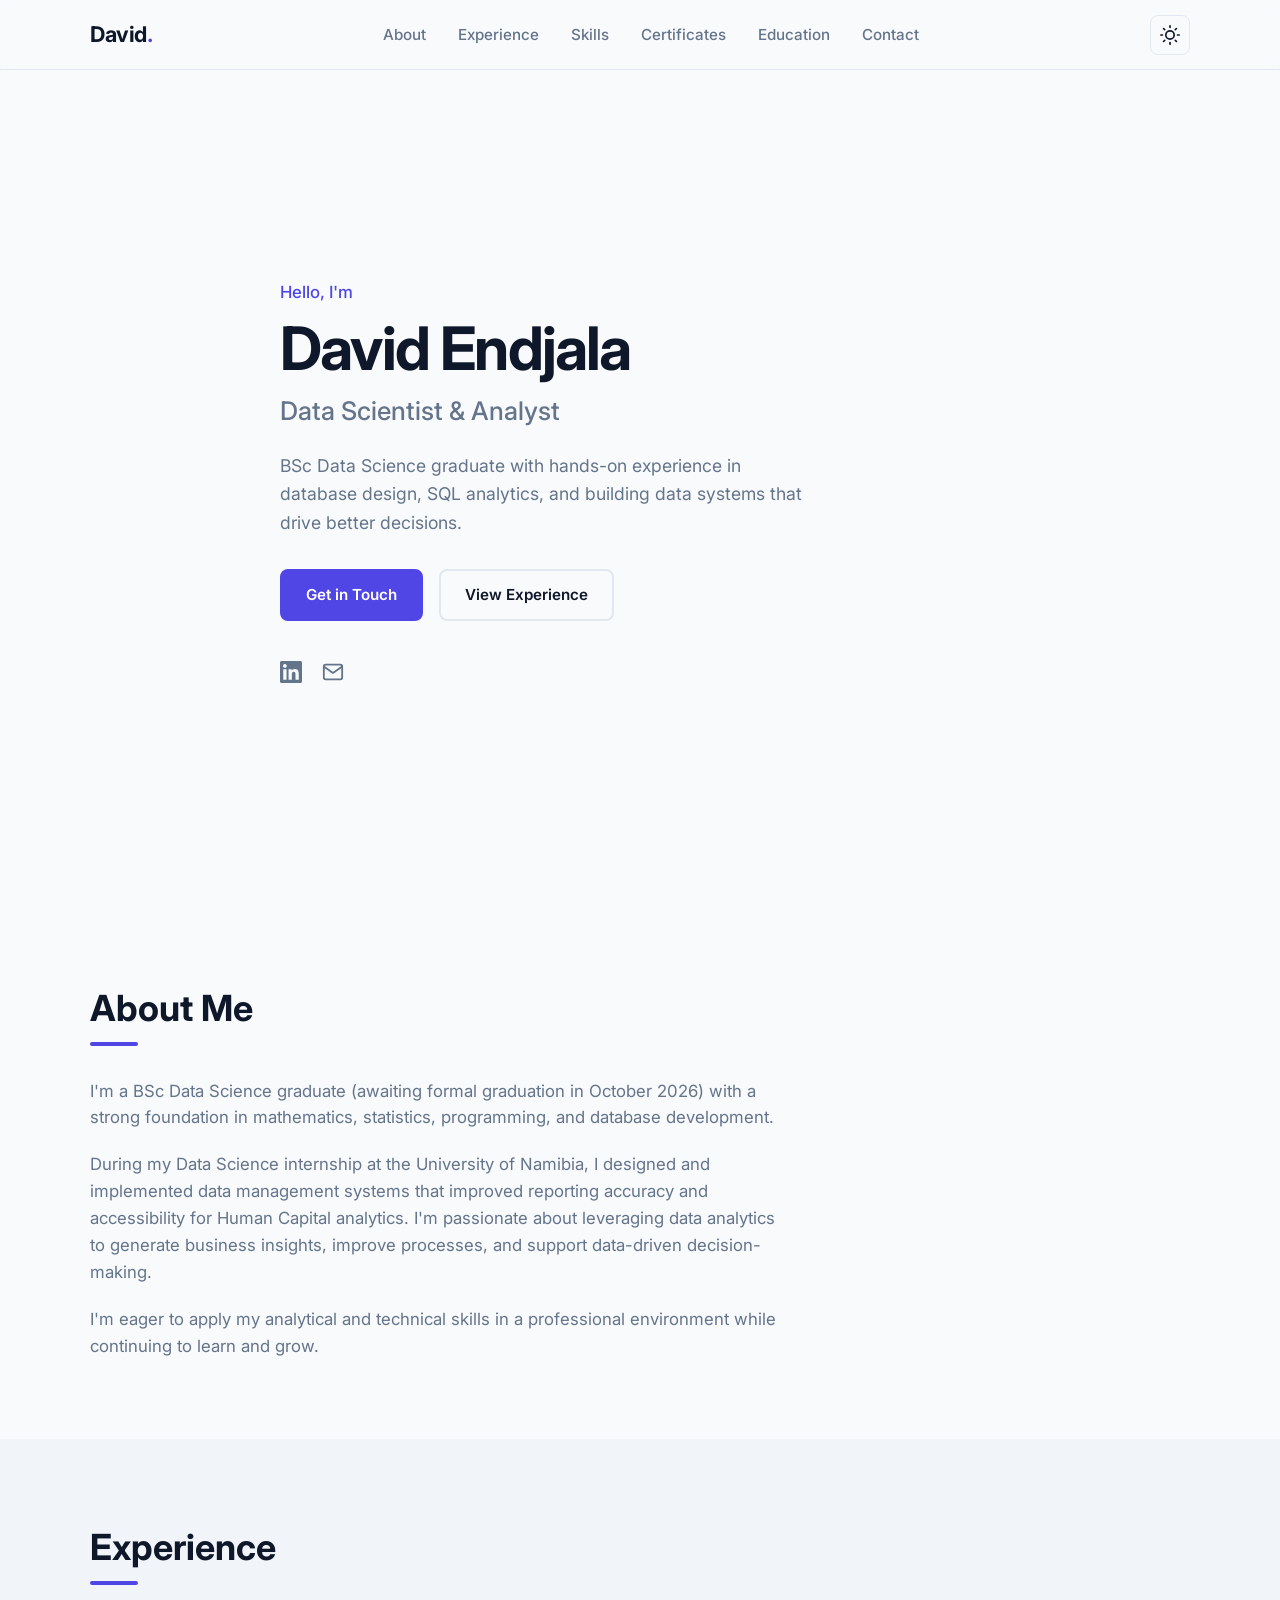
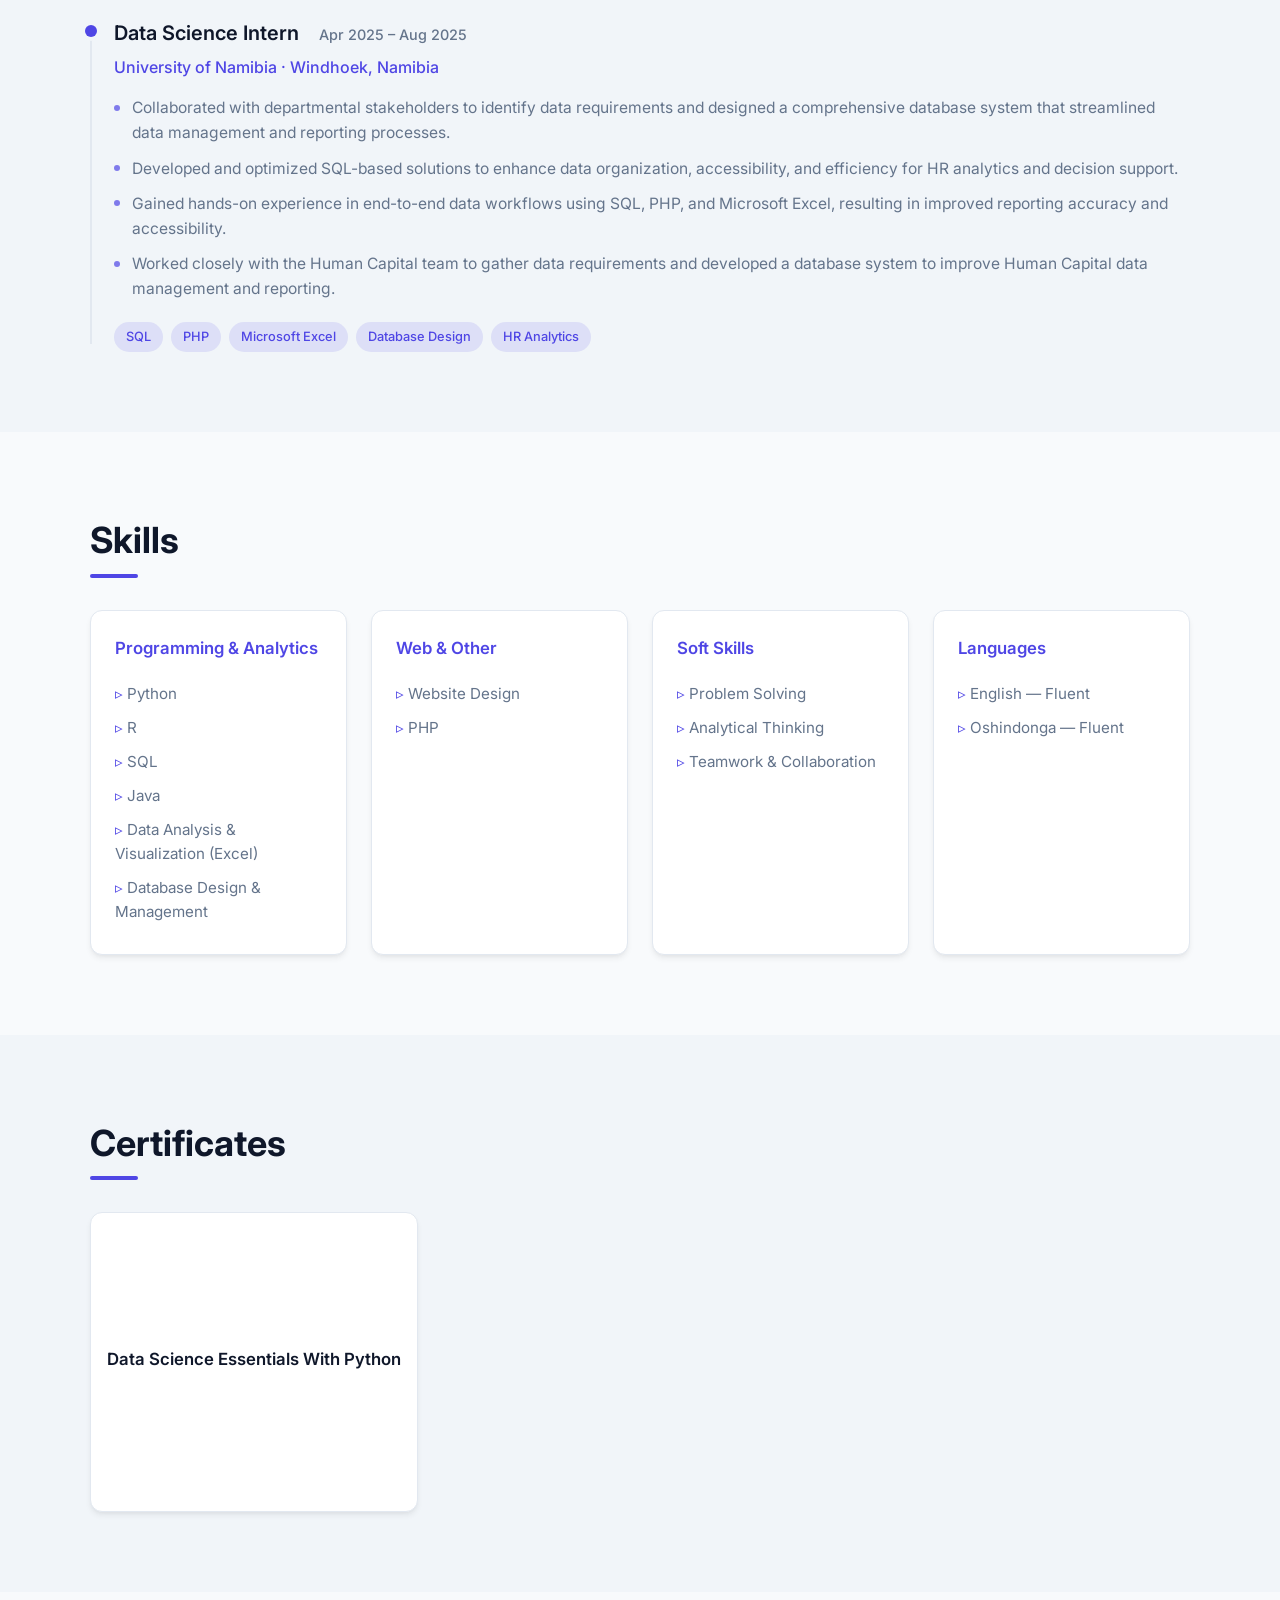
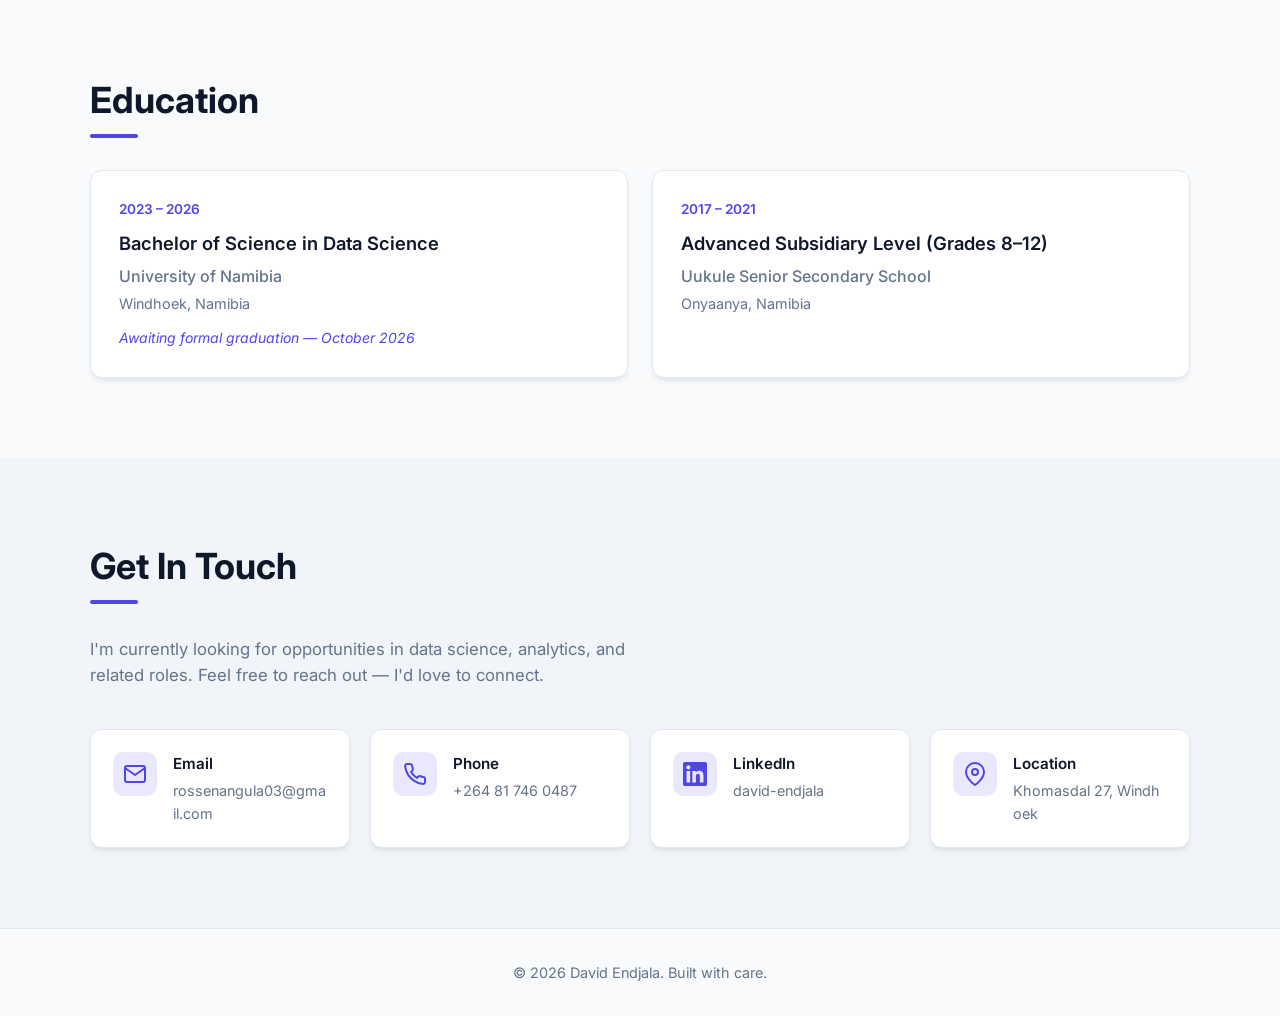
==== index.html @ 9fcf20d4 "Update index.html" ====
<!DOCTYPE html>
<html lang="en">
<head>
  <meta charset="UTF-8">
  <meta name="viewport" content="width=device-width, initial-scale=1.0">
  <meta name="description" content="David Endjala — Data Science Portfolio. BSc Data Science graduate specializing in analytics, databases, and data-driven decision making.">
  <title>David Endjala | Data Scientist</title>
  <link rel="stylesheet" href="styles.css">
  <link rel="preconnect" href="https://fonts.googleapis.com">
  <link rel="preconnect" href="https://fonts.gstatic.com" crossorigin>
  <link href="https://fonts.googleapis.com/css2?family=Inter:wght@400;500;600;700&display=swap" rel="stylesheet">
</head>
<body>
  <!-- Navigation -->
  <header class="header">
    <nav class="nav container">
      <a href="#home" class="logo">David<span>.</span></a>
      <ul class="nav-links">
        <li><a href="#about">About</a></li>
        <li><a href="#experience">Experience</a></li>
        <li><a href="#skills">Skills</a></li>
        <li><a href="#certificates">Certificates</a></li>
        <li><a href="#education">Education</a></li>
        <li><a href="#contact">Contact</a></li>
      </ul>
      <div class="nav-actions">
        <button id="theme-toggle" class="theme-toggle" aria-label="Toggle dark/light mode">
          <svg class="icon-sun" xmlns="http://www.w3.org/2000/svg" width="20" height="20" viewBox="0 0 24 24" fill="none" stroke="currentColor" stroke-width="2" stroke-linecap="round" stroke-linejoin="round"><circle cx="12" cy="12" r="5"/><line x1="12" y1="1" x2="12" y2="3"/><line x1="12" y1="21" x2="12" y2="23"/><line x1="4.22" y1="4.22" x2="5.64" y2="5.64"/><line x1="18.36" y1="18.36" x2="19.78" y2="19.78"/><line x1="1" y1="12" x2="3" y2="12"/><line x1="21" y1="12" x2="23" y2="12"/><line x1="4.22" y1="19.78" x2="5.64" y2="18.36"/><line x1="18.36" y1="5.64" x2="19.78" y2="4.22"/></svg>
          <svg class="icon-moon" xmlns="http://www.w3.org/2000/svg" width="20" height="20" viewBox="0 0 24 24" fill="none" stroke="currentColor" stroke-width="2" stroke-linecap="round" stroke-linejoin="round"><path d="M21 12.79A9 9 0 1 1 11.21 3 7 7 0 0 0 21 12.79z"/></svg>
        </button>
        <button class="menu-toggle" id="menu-toggle" aria-label="Open menu">
          <span></span><span></span><span></span>
        </button>
      </div>
    </nav>
  </header>

  <main>
    <!-- Hero -->
    <section id="home" class="hero">
      <div class="container hero-content">
        <p class="hero-greeting">Hello, I'm</p>
        <h1 class="hero-name">David Endjala</h1>
        <p class="hero-title">Data Scientist & Analyst</p>
        <p class="hero-subtitle">
          BSc Data Science graduate with hands-on experience in database design, 
          SQL analytics, and building data systems that drive better decisions.
        </p>
        <div class="hero-cta">
          <a href="#contact" class="btn btn-primary">Get in Touch</a>
          <a href="#experience" class="btn btn-outline">View Experience</a>
        </div>
        <div class="hero-links">
          <a href="https://linkedin.com/in/david-endjala-488046267" target="_blank" rel="noopener noreferrer" aria-label="LinkedIn">
            <svg xmlns="http://www.w3.org/2000/svg" width="22" height="22" viewBox="0 0 24 24" fill="currentColor"><path d="M20.447 20.452h-3.554v-5.569c0-1.328-.027-3.037-1.852-3.037-1.853 0-2.136 1.445-2.136 2.939v5.667H9.351V9h3.414v1.561h.046c.477-.9 1.637-1.85 3.37-1.85 3.601 0 4.267 2.37 4.267 5.455v6.286zM5.337 7.433c-1.144 0-2.063-.926-2.063-2.065 0-1.138.92-2.063 2.063-2.063 1.14 0 2.064.925 2.064 2.063 0 1.139-.925 2.065-2.064 2.065zm1.782 13.019H3.555V9h3.564v11.452zM22.225 0H1.771C.792 0 0 .774 0 1.729v20.542C0 23.227.792 24 1.771 24h20.451C23.2 24 24 23.227 24 22.271V1.729C24 .774 23.2 0 22.222 0h.003z"/></svg>
          </a>
          <a href="mailto:rossenangula03@gmail.com" aria-label="Email">
            <svg xmlns="http://www.w3.org/2000/svg" width="22" height="22" viewBox="0 0 24 24" fill="none" stroke="currentColor" stroke-width="2" stroke-linecap="round" stroke-linejoin="round"><path d="M4 4h16c1.1 0 2 .9 2 2v12c0 1.1-.9 2-2 2H4c-1.1 0-2-.9-2-2V6c0-1.1.9-2 2-2z"/><polyline points="22,6 12,13 2,6"/></svg>
          </a>
        </div>
      </div>
    </section>

    <!-- About -->
    <section id="about" class="section">
      <div class="container">
        <h2 class="section-title">About Me</h2>
        <div class="about-content">
          <p>
            I'm a BSc Data Science graduate (awaiting formal graduation in October 2026) 
            with a strong foundation in mathematics, statistics, programming, and database development.
          </p>
          <p>
            During my Data Science internship at the University of Namibia, I designed and 
            implemented data management systems that improved reporting accuracy and accessibility 
            for Human Capital analytics. I'm passionate about leveraging data analytics to 
            generate business insights, improve processes, and support data-driven decision-making.
          </p>
          <p>
            I'm eager to apply my analytical and technical skills in a professional environment 
            while continuing to learn and grow.
          </p>
        </div>
      </div>
    </section>

    <!-- Experience -->
    <section id="experience" class="section section-alt">
      <div class="container">
        <h2 class="section-title">Experience</h2>
        <div class="timeline">
          <article class="timeline-item">
            <div class="timeline-marker"></div>
            <div class="timeline-content">
              <div class="timeline-header">
                <h3>Data Science Intern</h3>
                <span class="timeline-date">Apr 2025 – Aug 2025</span>
              </div>
              <p class="timeline-company">University of Namibia · Windhoek, Namibia</p>
              <ul class="timeline-list">
                <li>Collaborated with departmental stakeholders to identify data requirements and designed a comprehensive database system that streamlined data management and reporting processes.</li>
                <li>Developed and optimized SQL-based solutions to enhance data organization, accessibility, and efficiency for HR analytics and decision support.</li>
                <li>Gained hands-on experience in end-to-end data workflows using SQL, PHP, and Microsoft Excel, resulting in improved reporting accuracy and accessibility.</li>
                <li>Worked closely with the Human Capital team to gather data requirements and developed a database system to improve Human Capital data management and reporting.</li>
              </ul>
              <div class="tech-tags">
                <span>SQL</span>
                <span>PHP</span>
                <span>Microsoft Excel</span>
                <span>Database Design</span>
                <span>HR Analytics</span>
              </div>
            </div>
          </article>
        </div>
      </div>
    </section>

    <!-- Skills -->
    <section id="skills" class="section">
      <div class="container">
        <h2 class="section-title">Skills</h2>
        <div class="skills-grid">
          <div class="skill-card">
            <h3>Programming & Analytics</h3>
            <ul>
              <li>Python</li>
              <li>R</li>
              <li>SQL</li>
              <li>Java</li>
              <li>Data Analysis & Visualization (Excel)</li>
              <li>Database Design & Management</li>
            </ul>
          </div>
          <div class="skill-card">
            <h3>Web & Other</h3>
            <ul>
              <li>Website Design</li>
              <li>PHP</li>
            </ul>
          </div>
          <div class="skill-card">
            <h3>Soft Skills</h3>
            <ul>
              <li>Problem Solving</li>
              <li>Analytical Thinking</li>
              <li>Teamwork & Collaboration</li>
            </ul>
          </div>
          <div class="skill-card">
            <h3>Languages</h3>
            <ul>
              <li>English — Fluent</li>
              <li>Oshindonga — Fluent</li>
            </ul>
          </div>
        </div>
      </div>
    </section>

    <!-- Certificates -->
    <section id="certificates" class="section section-alt">
      <div class="container">
        <h2 class="section-title">Certificates</h2>
        <div class="certificates-grid">
          <article class="cert-card cert-badge">
            <div data-iframe-width="150" data-iframe-height="270"
                 data-share-badge-id="454959c4-8d32-4642-94a5-1c9703dfafe5"
                 data-share-badge-host="https://www.credly.com">
            </div>
            <h3>Data Science Essentials With Python</h3>
          </article>
        </div>
      </div>
    </section>

    <!-- Education -->
    <section id="education" class="section">
      <div class="container">
        <h2 class="section-title">Education</h2>
        <div class="education-grid">
          <article class="edu-card">
            <div class="edu-year">2023 – 2026</div>
            <h3>Bachelor of Science in Data Science</h3>
            <p class="edu-school">University of Namibia</p>
            <p class="edu-location">Windhoek, Namibia</p>
            <p class="edu-note">Awaiting formal graduation — October 2026</p>
          </article>
          <article class="edu-card">
            <div class="edu-year">2017 – 2021</div>
            <h3>Advanced Subsidiary Level (Grades 8–12)</h3>
            <p class="edu-school">Uukule Senior Secondary School</p>
            <p class="edu-location">Onyaanya, Namibia</p>
          </article>
        </div>
      </div>
    </section>

    <!-- Contact -->
    <section id="contact" class="section section-alt">
      <div class="container">
        <h2 class="section-title">Get In Touch</h2>
        <p class="contact-intro">
          I'm currently looking for opportunities in data science, analytics, and related roles. 
          Feel free to reach out — I'd love to connect.
        </p>
        <div class="contact-grid">
          <a href="mailto:rossenangula03@gmail.com" class="contact-card">
            <div class="contact-icon">
              <svg xmlns="http://www.w3.org/2000/svg" width="24" height="24" viewBox="0 0 24 24" fill="none" stroke="currentColor" stroke-width="2" stroke-linecap="round" stroke-linejoin="round"><path d="M4 4h16c1.1 0 2 .9 2 2v12c0 1.1-.9 2-2 2H4c-1.1 0-2-.9-2-2V6c0-1.1.9-2 2-2z"/><polyline points="22,6 12,13 2,6"/></svg>
            </div>
            <div>
              <h3>Email</h3>
              <p>rossenangula03@gmail.com</p>
            </div>
          </a>
          <a href="tel:+264817460487" class="contact-card">
            <div class="contact-icon">
              <svg xmlns="http://www.w3.org/2000/svg" width="24" height="24" viewBox="0 0 24 24" fill="none" stroke="currentColor" stroke-width="2" stroke-linecap="round" stroke-linejoin="round"><path d="M22 16.92v3a2 2 0 0 1-2.18 2 19.79 19.79 0 0 1-8.63-3.07 19.5 19.5 0 0 1-6-6 19.79 19.79 0 0 1-3.07-8.67A2 2 0 0 1 4.11 2h3a2 2 0 0 1 2 1.72 12.84 12.84 0 0 0 .7 2.81 2 2 0 0 1-.45 2.11L8.09 9.91a16 16 0 0 0 6 6l1.27-1.27a2 2 0 0 1 2.11-.45 12.84 12.84 0 0 0 2.81.7A2 2 0 0 1 22 16.92z"/></svg>
            </div>
            <div>
              <h3>Phone</h3>
              <p>+264 81 746 0487</p>
            </div>
          </a>
          <a href="https://linkedin.com/in/david-endjala-488046267" target="_blank" rel="noopener noreferrer" class="contact-card">
            <div class="contact-icon">
              <svg xmlns="http://www.w3.org/2000/svg" width="24" height="24" viewBox="0 0 24 24" fill="currentColor"><path d="M20.447 20.452h-3.554v-5.569c0-1.328-.027-3.037-1.852-3.037-1.853 0-2.136 1.445-2.136 2.939v5.667H9.351V9h3.414v1.561h.046c.477-.9 1.637-1.85 3.37-1.85 3.601 0 4.267 2.37 4.267 5.455v6.286zM5.337 7.433c-1.144 0-2.063-.926-2.063-2.065 0-1.138.92-2.063 2.063-2.063 1.14 0 2.064.925 2.064 2.063 0 1.139-.925 2.065-2.064 2.065zm1.782 13.019H3.555V9h3.564v11.452zM22.225 0H1.771C.792 0 0 .774 0 1.729v20.542C0 23.227.792 24 1.771 24h20.451C23.2 24 24 23.227 24 22.271V1.729C24 .774 23.2 0 22.222 0h.003z"/></svg>
            </div>
            <div>
              <h3>LinkedIn</h3>
              <p>david-endjala</p>
            </div>
          </a>
          <div class="contact-card contact-card-static">
            <div class="contact-icon">
              <svg xmlns="http://www.w3.org/2000/svg" width="24" height="24" viewBox="0 0 24 24" fill="none" stroke="currentColor" stroke-width="2" stroke-linecap="round" stroke-linejoin="round"><path d="M21 10c0 7-9 13-9 13s-9-6-9-13a9 9 0 0 1 18 0z"/><circle cx="12" cy="10" r="3"/></svg>
            </div>
            <div>
              <h3>Location</h3>
              <p>Khomasdal 27, Windhoek</p>
            </div>
          </div>
        </div>
      </div>
    </section>
  </main>

  <footer class="footer">
    <div class="container">
      <p>© <span id="year"></span> David Endjala. Built with care.</p>
    </div>
  </footer>

  <script src="script.js"></script>
  <script type="text/javascript" async src="//cdn.credly.com/assets/utilities/embed.js"></script>
</body>
</html>
---- styles.css ----
/* ===== CSS Variables ===== */
:root {
  --bg: #f8fafc;
  --bg-alt: #f1f5f9;
  --surface: #ffffff;
  --text: #0f172a;
  --text-muted: #64748b;
  --accent: #4f46e5;
  --accent-hover: #4338ca;
  --border: #e2e8f0;
  --shadow: 0 4px 6px -1px rgb(0 0 0 / 0.07), 0 2px 4px -2px rgb(0 0 0 / 0.05);
  --radius: 12px;
  --header-height: 70px;
  --transition: 0.25s ease;
}

[data-theme="dark"] {
  --bg: #0f172a;
  --bg-alt: #1e293b;
  --surface: #1e293b;
  --text: #f1f5f9;
  --text-muted: #94a3b8;
  --accent: #818cf8;
  --accent-hover: #a5b4fc;
  --border: #334155;
  --shadow: 0 4px 6px -1px rgb(0 0 0 / 0.3), 0 2px 4px -2px rgb(0 0 0 / 0.2);
}

/* ===== Reset & Base ===== */
*,
*::before,
*::after {
  box-sizing: border-box;
  margin: 0;
  padding: 0;
}

html {
  scroll-behavior: smooth;
  scroll-padding-top: var(--header-height);
}

body {
  font-family: 'Inter', system-ui, -apple-system, sans-serif;
  background: var(--bg);
  color: var(--text);
  line-height: 1.6;
  transition: background var(--transition), color var(--transition);
}

img {
  max-width: 100%;
  display: block;
}

a {
  color: inherit;
  text-decoration: none;
}

ul {
  list-style: none;
}

/* ===== Layout ===== */
.container {
  width: min(1100px, 90%);
  margin-inline: auto;
}

.section {
  padding: 5rem 0;
}

.section-alt {
  background: var(--bg-alt);
}

.section-title {
  font-size: clamp(1.75rem, 4vw, 2.25rem);
  font-weight: 700;
  margin-bottom: 2.5rem;
  position: relative;
  display: inline-block;
}

.section-title::after {
  content: '';
  position: absolute;
  left: 0;
  bottom: -8px;
  width: 48px;
  height: 4px;
  background: var(--accent);
  border-radius: 2px;
}

/* ===== Header / Nav ===== */
.header {
  position: fixed;
  top: 0;
  left: 0;
  right: 0;
  height: var(--header-height);
  background: color-mix(in srgb, var(--bg) 85%, transparent);
  backdrop-filter: blur(12px);
  border-bottom: 1px solid var(--border);
  z-index: 100;
  transition: background var(--transition), border-color var(--transition);
}

.nav {
  display: flex;
  align-items: center;
  justify-content: space-between;
  height: 100%;
}

.logo {
  font-size: 1.35rem;
  font-weight: 700;
  letter-spacing: -0.02em;
}

.logo span {
  color: var(--accent);
}

.nav-links {
  display: flex;
  gap: 2rem;
}

.nav-links a {
  font-size: 0.95rem;
  font-weight: 500;
  color: var(--text-muted);
  transition: color var(--transition);
}

.nav-links a:hover,
.nav-links a.active {
  color: var(--accent);
}

.nav-actions {
  display: flex;
  align-items: center;
  gap: 0.75rem;
}

.theme-toggle {
  background: transparent;
  border: 1px solid var(--border);
  border-radius: 8px;
  width: 40px;
  height: 40px;
  display: grid;
  place-items: center;
  cursor: pointer;
  color: var(--text);
  transition: border-color var(--transition), background var(--transition);
}

.theme-toggle:hover {
  border-color: var(--accent);
  background: color-mix(in srgb, var(--accent) 10%, transparent);
}

.theme-toggle .icon-moon {
  display: none;
}

[data-theme="dark"] .theme-toggle .icon-sun {
  display: none;
}

[data-theme="dark"] .theme-toggle .icon-moon {
  display: block;
}

.menu-toggle {
  display: none;
  flex-direction: column;
  gap: 5px;
  background: none;
  border: none;
  cursor: pointer;
  padding: 4px;
}

.menu-toggle span {
  display: block;
  width: 22px;
  height: 2px;
  background: var(--text);
  border-radius: 1px;
  transition: var(--transition);
}

/* ===== Hero ===== */
.hero {
  min-height: 100vh;
  display: flex;
  align-items: center;
  padding-top: var(--header-height);
}

.hero-content {
  max-width: 720px;
}

.hero-greeting {
  color: var(--accent);
  font-weight: 500;
  font-size: 1.05rem;
  margin-bottom: 0.5rem;
}

.hero-name {
  font-size: clamp(2.5rem, 7vw, 3.75rem);
  font-weight: 700;
  letter-spacing: -0.03em;
  line-height: 1.15;
  margin-bottom: 0.5rem;
}

.hero-title {
  font-size: clamp(1.25rem, 3vw, 1.6rem);
  font-weight: 500;
  color: var(--text-muted);
  margin-bottom: 1.25rem;
}

.hero-subtitle {
  font-size: 1.1rem;
  color: var(--text-muted);
  max-width: 540px;
  margin-bottom: 2rem;
}

.hero-cta {
  display: flex;
  flex-wrap: wrap;
  gap: 1rem;
  margin-bottom: 2.5rem;
}

.btn {
  display: inline-flex;
  align-items: center;
  justify-content: center;
  padding: 0.75rem 1.5rem;
  font-size: 0.95rem;
  font-weight: 600;
  border-radius: 8px;
  transition: background var(--transition), color var(--transition), border-color var(--transition), transform 0.15s ease;
}

.btn:hover {
  transform: translateY(-1px);
}

.btn-primary {
  background: var(--accent);
  color: #fff;
  border: 2px solid var(--accent);
}

.btn-primary:hover {
  background: var(--accent-hover);
  border-color: var(--accent-hover);
}

.btn-outline {
  background: transparent;
  color: var(--text);
  border: 2px solid var(--border);
}

.btn-outline:hover {
  border-color: var(--accent);
  color: var(--accent);
}

.hero-links {
  display: flex;
  gap: 1.25rem;
}

.hero-links a {
  color: var(--text-muted);
  transition: color var(--transition);
}

.hero-links a:hover {
  color: var(--accent);
}

/* ===== About ===== */
.about-content {
  max-width: 700px;
}

.about-content p {
  color: var(--text-muted);
  font-size: 1.05rem;
  margin-bottom: 1.25rem;
}

.about-content p:last-child {
  margin-bottom: 0;
}

/* ===== Experience / Timeline ===== */
.timeline {
  position: relative;
  padding-left: 1.5rem;
}

.timeline::before {
  content: '';
  position: absolute;
  left: 0;
  top: 8px;
  bottom: 8px;
  width: 2px;
  background: var(--border);
}

.timeline-item {
  position: relative;
  padding-bottom: 2.5rem;
}

.timeline-item:last-child {
  padding-bottom: 0;
}

.timeline-marker {
  position: absolute;
  left: -1.5rem;
  top: 8px;
  width: 12px;
  height: 12px;
  background: var(--accent);
  border-radius: 50%;
  transform: translateX(-5px);
  box-shadow: 0 0 0 4px var(--bg-alt);
}

.timeline-header {
  display: flex;
  flex-wrap: wrap;
  align-items: baseline;
  gap: 0.75rem 1.25rem;
  margin-bottom: 0.35rem;
}

.timeline-header h3 {
  font-size: 1.25rem;
  font-weight: 600;
}

.timeline-date {
  font-size: 0.9rem;
  color: var(--text-muted);
  font-weight: 500;
}

.timeline-company {
  color: var(--accent);
  font-weight: 500;
  margin-bottom: 1rem;
}

.timeline-list {
  margin-bottom: 1.25rem;
}

.timeline-list li {
  position: relative;
  padding-left: 1.15rem;
  margin-bottom: 0.65rem;
  color: var(--text-muted);
  font-size: 0.975rem;
}

.timeline-list li::before {
  content: '';
  position: absolute;
  left: 0;
  top: 0.55em;
  width: 6px;
  height: 6px;
  background: var(--accent);
  border-radius: 50%;
  opacity: 0.7;
}

.tech-tags {
  display: flex;
  flex-wrap: wrap;
  gap: 0.5rem;
}

.tech-tags span {
  font-size: 0.8rem;
  font-weight: 500;
  padding: 0.3rem 0.75rem;
  background: color-mix(in srgb, var(--accent) 12%, transparent);
  color: var(--accent);
  border-radius: 999px;
}

/* ===== Skills ===== */
.skills-grid {
  display: grid;
  grid-template-columns: repeat(auto-fit, minmax(240px, 1fr));
  gap: 1.5rem;
}

.skill-card {
  background: var(--surface);
  border: 1px solid var(--border);
  border-radius: var(--radius);
  padding: 1.5rem;
  box-shadow: var(--shadow);
  transition: border-color var(--transition), transform 0.2s ease;
}

.skill-card:hover {
  border-color: var(--accent);
  transform: translateY(-2px);
}

.skill-card h3 {
  font-size: 1.05rem;
  font-weight: 600;
  margin-bottom: 1rem;
  color: var(--accent);
}

.skill-card ul li {
  color: var(--text-muted);
  padding: 0.3rem 0;
  font-size: 0.95rem;
}

.skill-card ul li::before {
  content: '▹ ';
  color: var(--accent);
}

/* ===== Certificates ===== */
.certificates-grid {
  display: flex;
  flex-wrap: wrap;
  gap: 1.5rem;
}

.cert-card {
  background: var(--surface);
  border: 1px solid var(--border);
  border-radius: var(--radius);
  padding: 1rem;
  box-shadow: var(--shadow);
  transition: border-color var(--transition), transform 0.2s ease;
  display: inline-block;
  width: auto;
  height: auto;
}

.cert-card:hover {
  border-color: var(--accent);
  transform: translateY(-2px);
}

.cert-issuer {
  font-size: 0.8rem;
  font-weight: 600;
  text-transform: uppercase;
  letter-spacing: 0.04em;
  color: var(--accent);
  margin-bottom: 0.5rem;
}

.cert-card h3 {
  font-size: 1.05rem;
  font-weight: 600;
  margin-bottom: 0.4rem;
  line-height: 1.35;
}

.cert-date {
  font-size: 0.875rem;
  color: var(--text-muted);
  margin-bottom: 0.35rem;
}

.cert-desc {
  font-size: 0.875rem;
  color: var(--text-muted);
}

.cert-note {
  margin-top: 1.75rem;
  font-size: 0.85rem;
  color: var(--text-muted);
  font-style: italic;
}

.cert-badge {
  display: flex;
  justify-content: center;
  align-items: center;
  padding: 1rem;
  min-height: 300px;
}

.cert-badge > div {
  margin: 0 auto;
}

/* ===== Education ===== */
.education-grid {
  display: grid;
  grid-template-columns: repeat(auto-fit, minmax(280px, 1fr));
  gap: 1.5rem;
}

.edu-card {
  background: var(--surface);
  border: 1px solid var(--border);
  border-radius: var(--radius);
  padding: 1.75rem;
  box-shadow: var(--shadow);
}

.edu-year {
  font-size: 0.85rem;
  font-weight: 600;
  color: var(--accent);
  margin-bottom: 0.5rem;
}

.edu-card h3 {
  font-size: 1.15rem;
  font-weight: 600;
  margin-bottom: 0.35rem;
}

.edu-school {
  color: var(--text-muted);
  font-weight: 500;
  margin-bottom: 0.15rem;
}

.edu-location {
  font-size: 0.9rem;
  color: var(--text-muted);
  margin-bottom: 0.75rem;
}

.edu-note {
  font-size: 0.875rem;
  color: var(--accent);
  font-style: italic;
}

/* ===== Contact ===== */
.contact-intro {
  color: var(--text-muted);
  font-size: 1.05rem;
  max-width: 540px;
  margin-bottom: 2.5rem;
}

.contact-grid {
  display: grid;
  grid-template-columns: repeat(auto-fit, minmax(240px, 1fr));
  gap: 1.25rem;
}

.contact-card {
  display: flex;
  align-items: flex-start;
  gap: 1rem;
  background: var(--surface);
  border: 1px solid var(--border);
  border-radius: var(--radius);
  padding: 1.35rem;
  box-shadow: var(--shadow);
  transition: border-color var(--transition), transform 0.2s ease;
}

.contact-card:hover {
  border-color: var(--accent);
  transform: translateY(-2px);
}

.contact-card-static {
  cursor: default;
}

.contact-card-static:hover {
  transform: none;
  border-color: var(--border);
}

.contact-icon {
  flex-shrink: 0;
  width: 44px;
  height: 44px;
  display: grid;
  place-items: center;
  background: color-mix(in srgb, var(--accent) 12%, transparent);
  color: var(--accent);
  border-radius: 10px;
}

.contact-card h3 {
  font-size: 0.95rem;
  font-weight: 600;
  margin-bottom: 0.2rem;
}

.contact-card p {
  font-size: 0.9rem;
  color: var(--text-muted);
  word-break: break-all;
}

/* ===== Footer ===== */
.footer {
  padding: 2rem 0;
  border-top: 1px solid var(--border);
  text-align: center;
}

.footer p {
  font-size: 0.9rem;
  color: var(--text-muted);
}

/* ===== Mobile Nav ===== */
@media (max-width: 768px) {
  .nav-links {
    position: fixed;
    top: var(--header-height);
    left: 0;
    right: 0;
    background: var(--bg);
    border-bottom: 1px solid var(--border);
    flex-direction: column;
    padding: 1.5rem 1.5rem 2rem;
    gap: 0;
    transform: translateY(-120%);
    opacity: 0;
    pointer-events: none;
    transition: transform 0.3s ease, opacity 0.3s ease;
  }

  .nav-links.open {
    transform: translateY(0);
    opacity: 1;
    pointer-events: auto;
  }

  .nav-links li {
    border-bottom: 1px solid var(--border);
  }

  .nav-links a {
    display: block;
    padding: 1rem 0;
  }

  .menu-toggle {
    display: flex;
  }

  .menu-toggle.active span:nth-child(1) {
    transform: translateY(7px) rotate(45deg);
  }

  .menu-toggle.active span:nth-child(2) {
    opacity: 0;
  }

  .menu-toggle.active span:nth-child(3) {
    transform: translateY(-7px) rotate(-45deg);
  }

  .hero-cta {
    flex-direction: column;
  }

  .btn {
    width: 100%;
  }
}

@media (max-width: 480px) {
  .section {
    padding: 3.5rem 0;
  }

  .timeline {
    padding-left: 1.25rem;
  }
}
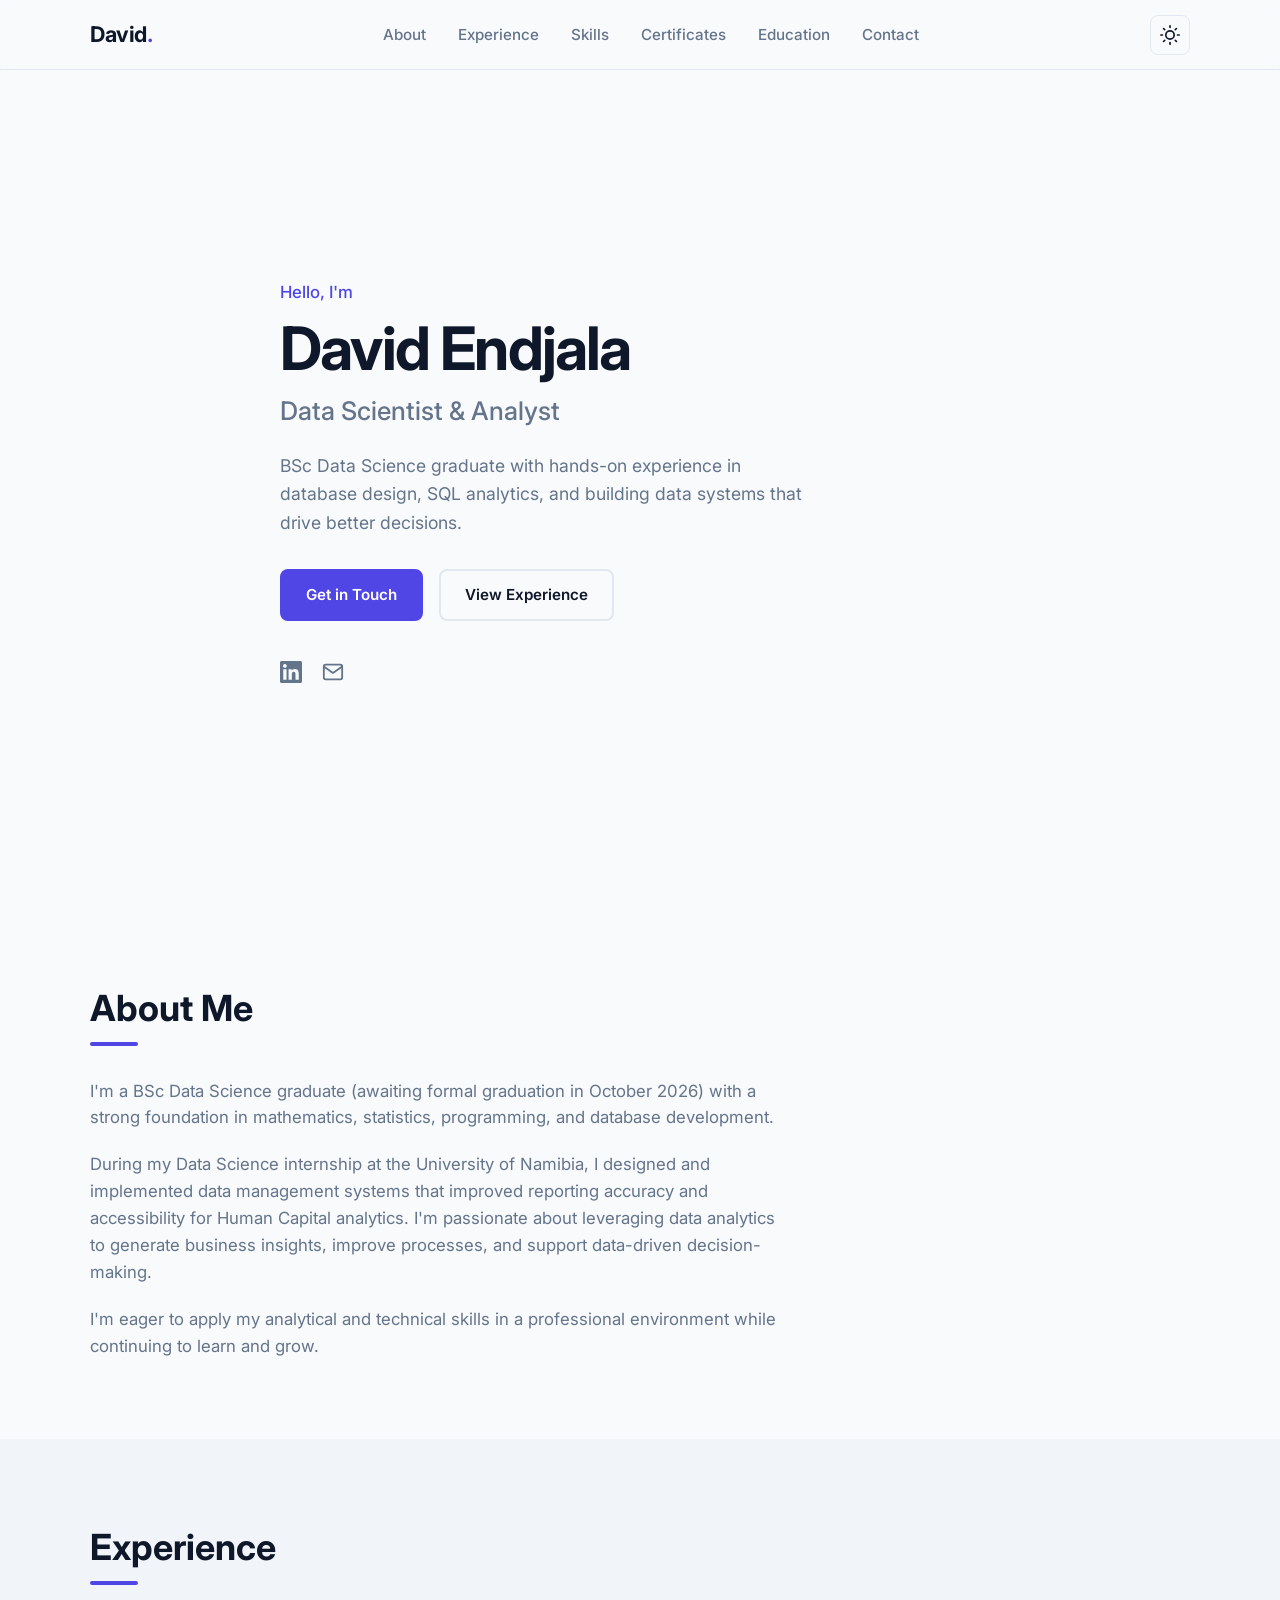
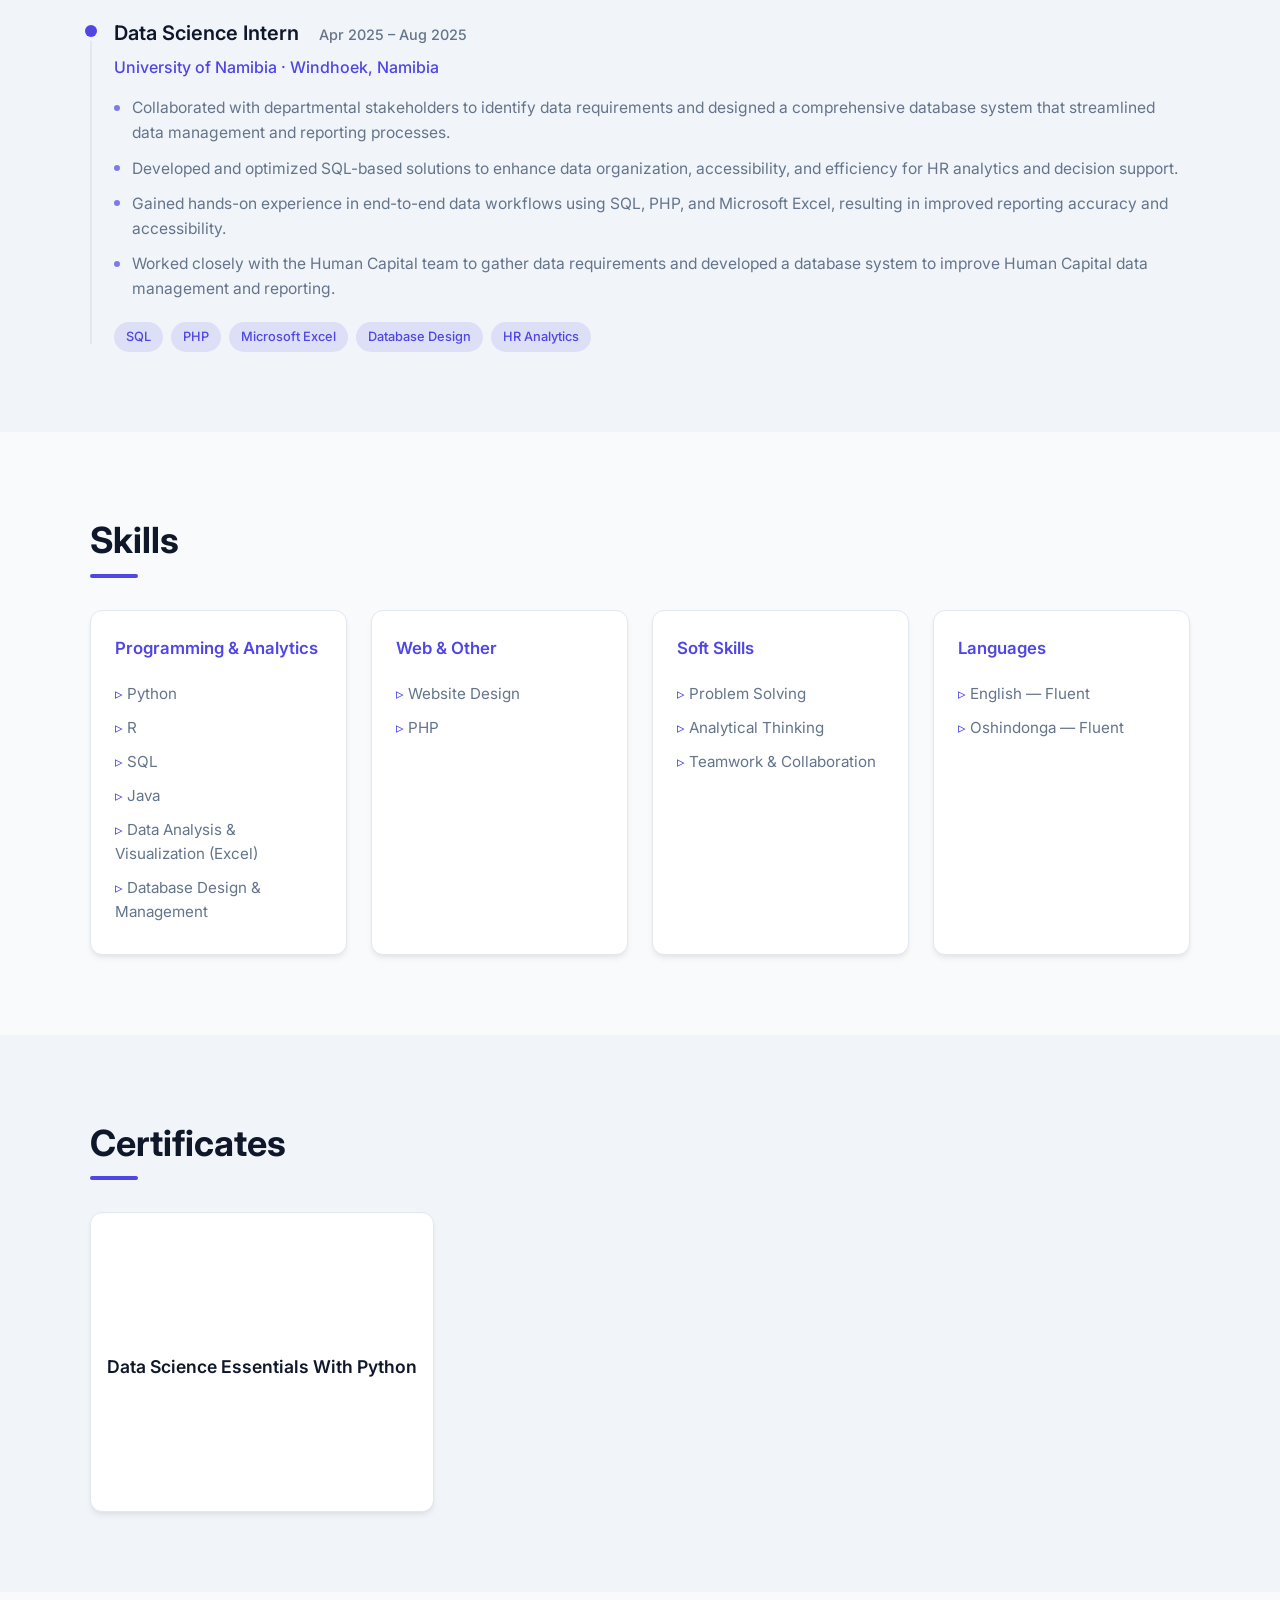
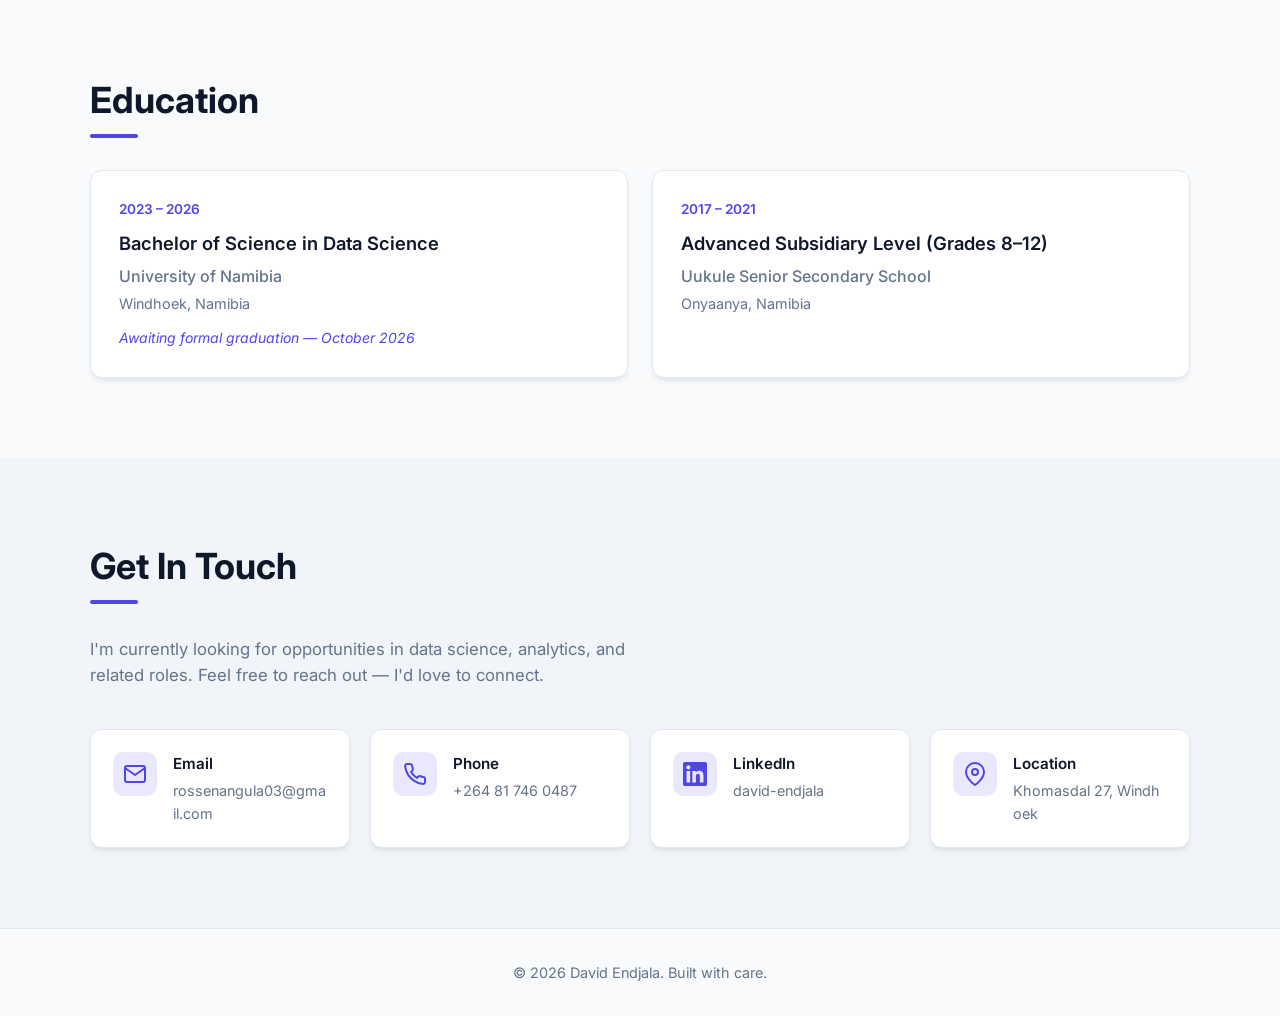
==== commit 17552383: "Update index.html" ====
--- a/styles.css
+++ b/styles.css
@@ -512,10 +512,16 @@
 
 .cert-badge {
   display: flex;
+  flex-direction: column;
   justify-content: center;
   align-items: center;
   padding: 1rem;
   min-height: 300px;
+  text-align: center;
+}
+.cert-badge h3 {
+  margin-top: 15px;
+  font-size: 1.1rem;
 }
 
 .cert-badge > div {
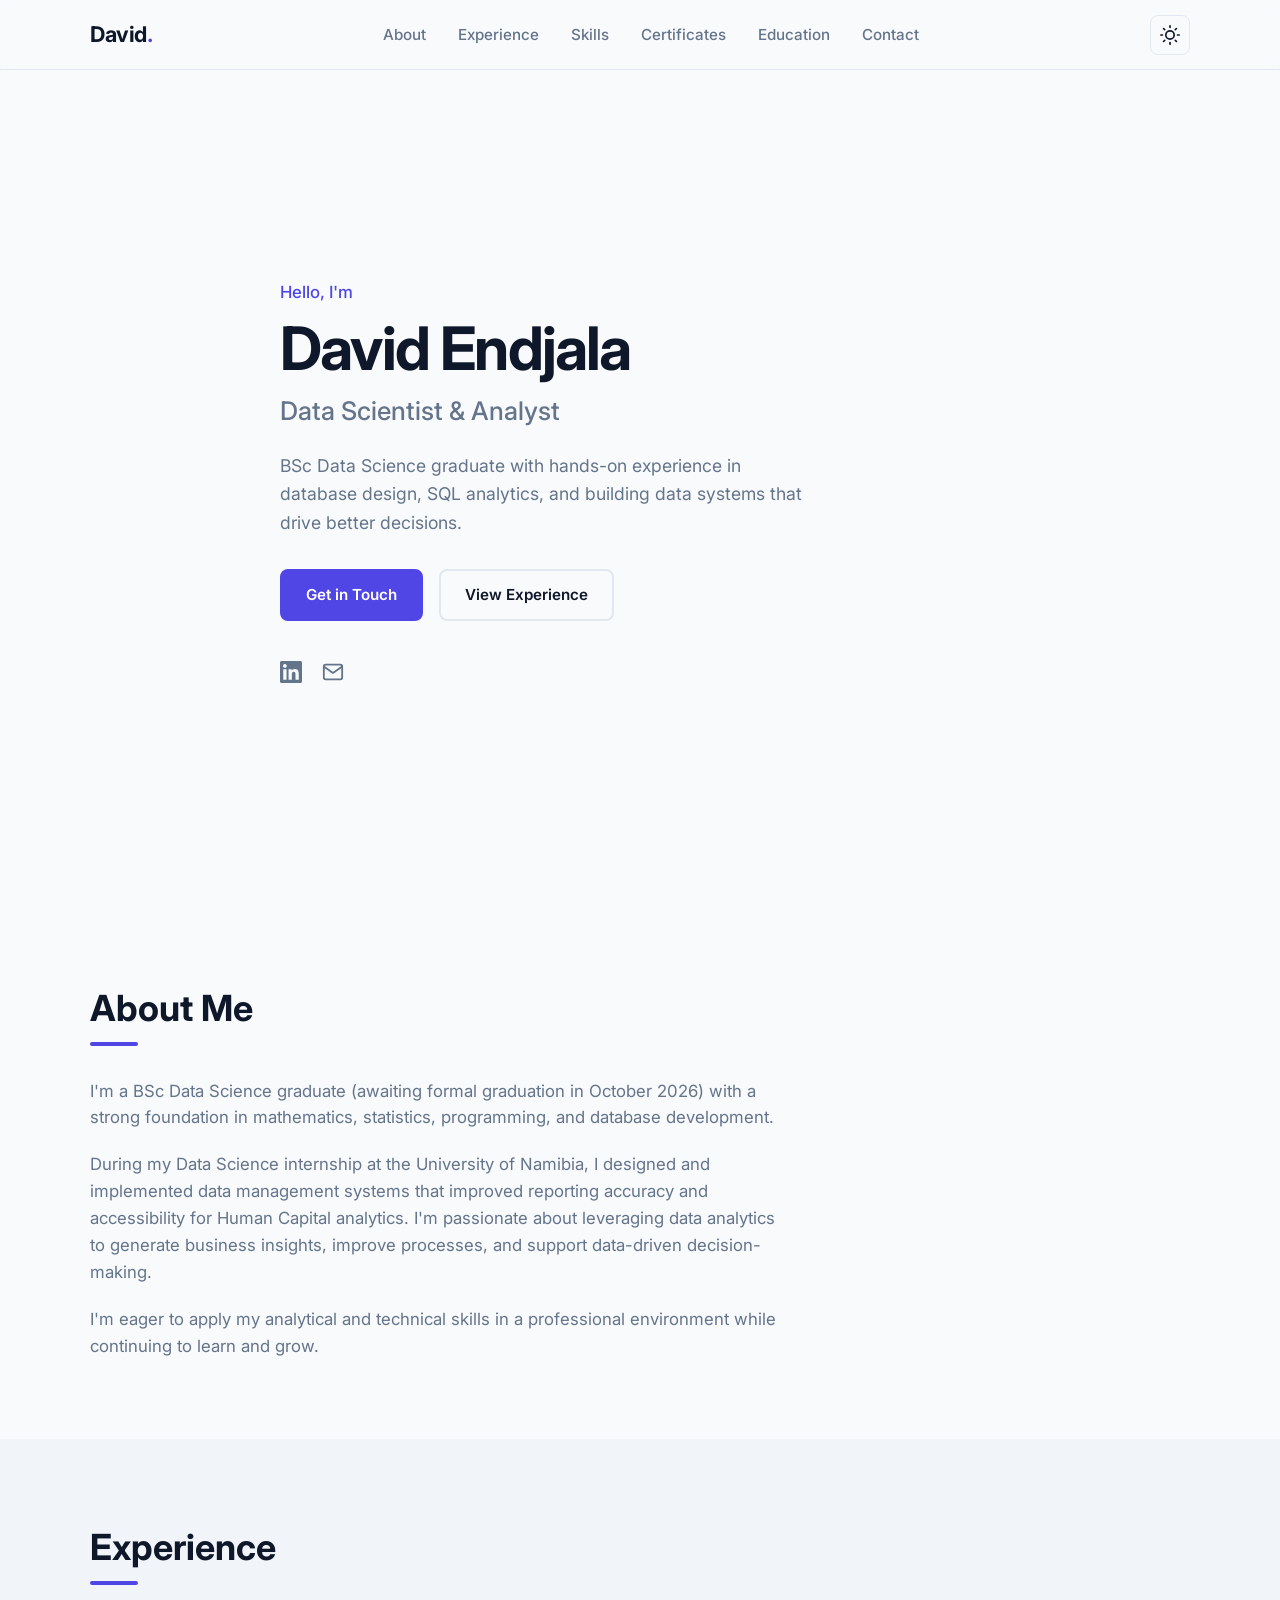
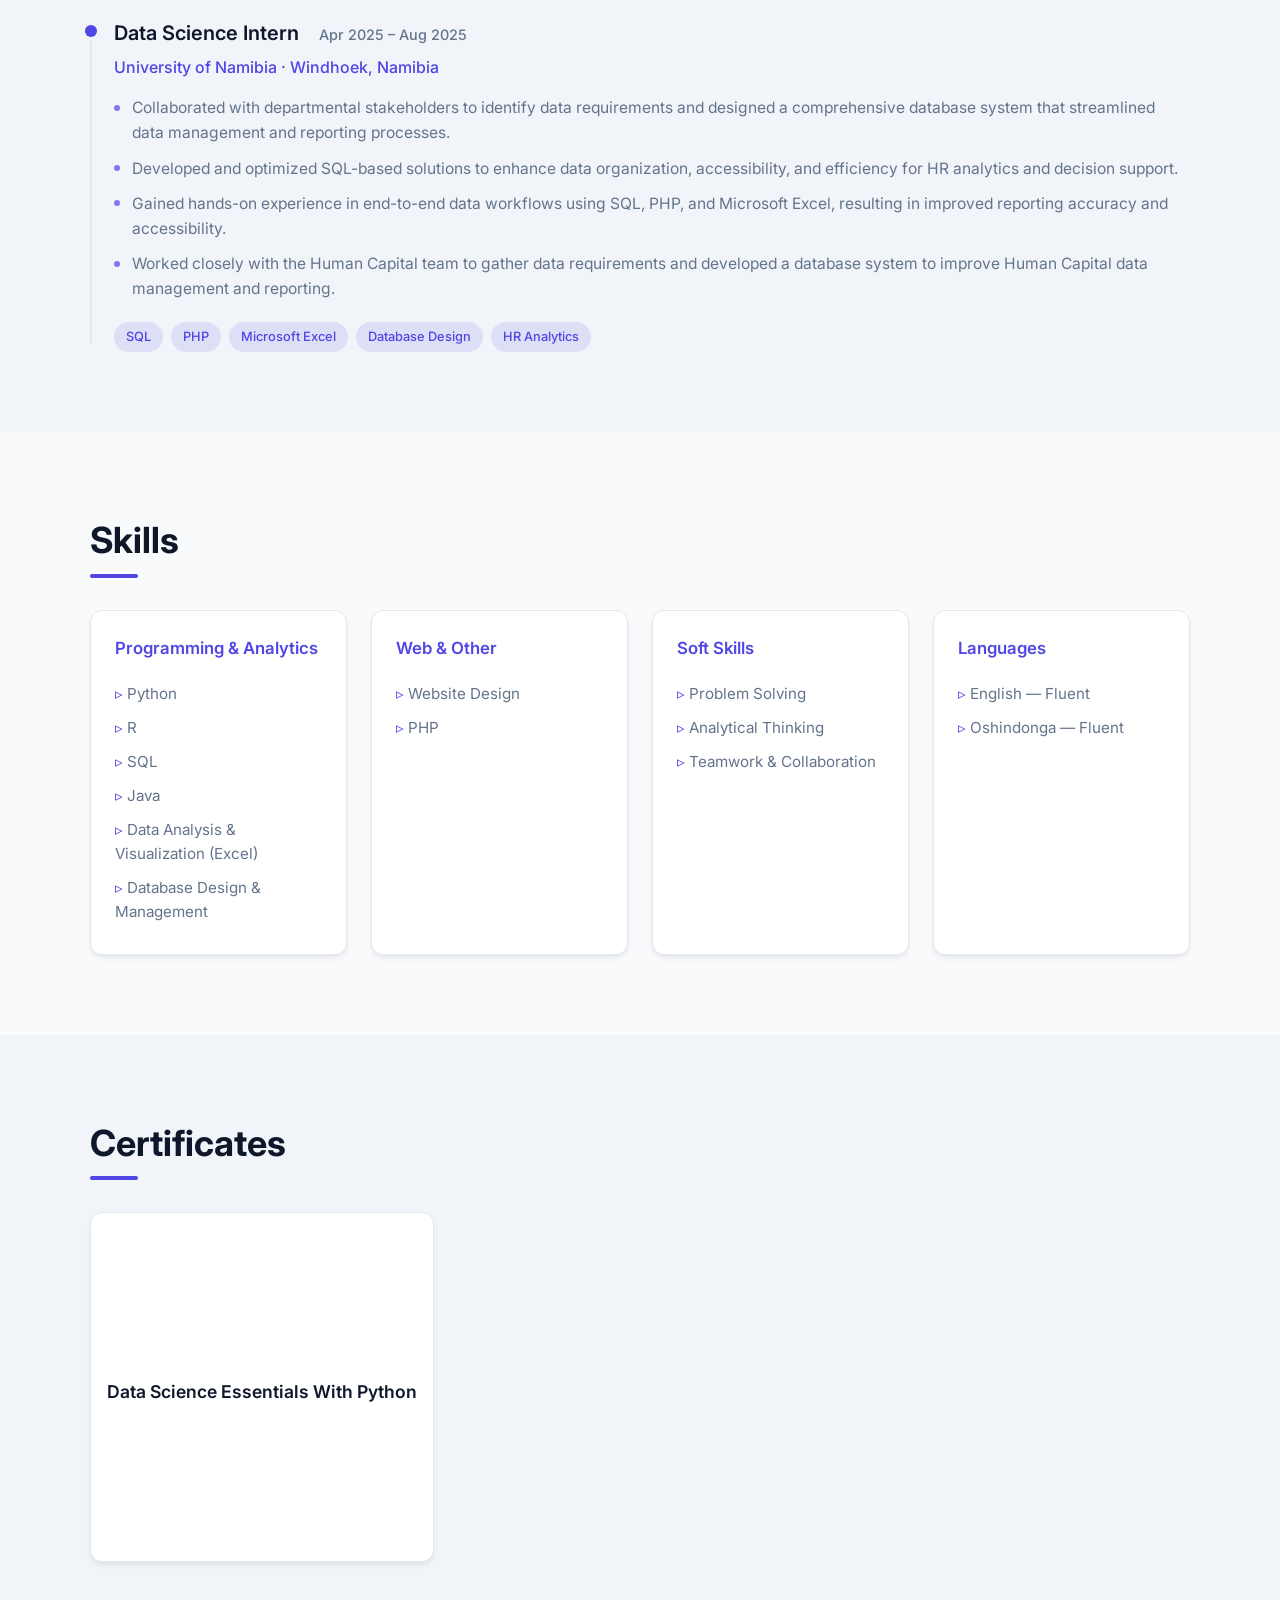
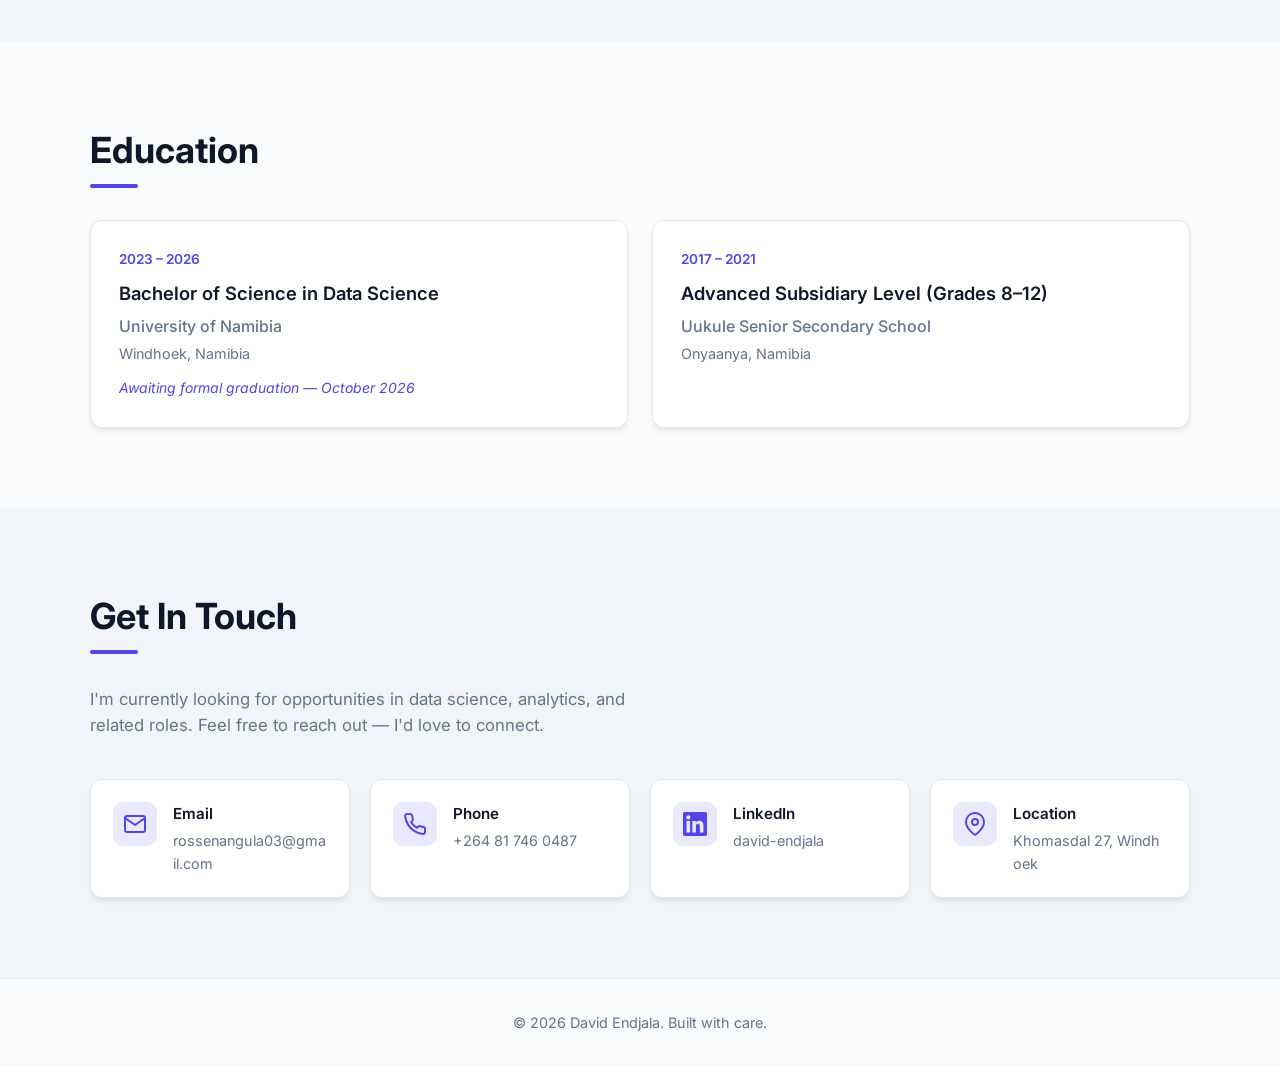
==== commit dace38fa: "Update index.html" ====
--- a/index.html
+++ b/index.html
@@ -164,12 +164,18 @@
         <h2 class="section-title">Certificates</h2>
         <div class="certificates-grid">
           <article class="cert-card cert-badge">
-            <div data-iframe-width="150" data-iframe-height="270"
-                 data-share-badge-id="454959c4-8d32-4642-94a5-1c9703dfafe5"
-                 data-share-badge-host="https://www.credly.com">
-            </div>
-            <h3>Data Science Essentials With Python</h3>
-          </article>
+
+  <!-- Credly Badge -->
+  <div data-iframe-width="150" 
+       data-iframe-height="270"
+       data-share-badge-id="454959c4-8d32-4642-94a5-1c9703dfafe5"
+       data-share-badge-host="https://www.credly.com">
+  </div>
+
+  <!-- Certificate title BELOW the badge -->
+  <h3>Data Science Essentials With Python</h3>
+
+</article>
         </div>
       </div>
     </section>
--- a/styles.css
+++ b/styles.css
@@ -516,7 +516,7 @@
   justify-content: center;
   align-items: center;
   padding: 1rem;
-  min-height: 300px;
+  min-height: 350px;
   text-align: center;
 }
 .cert-badge h3 {
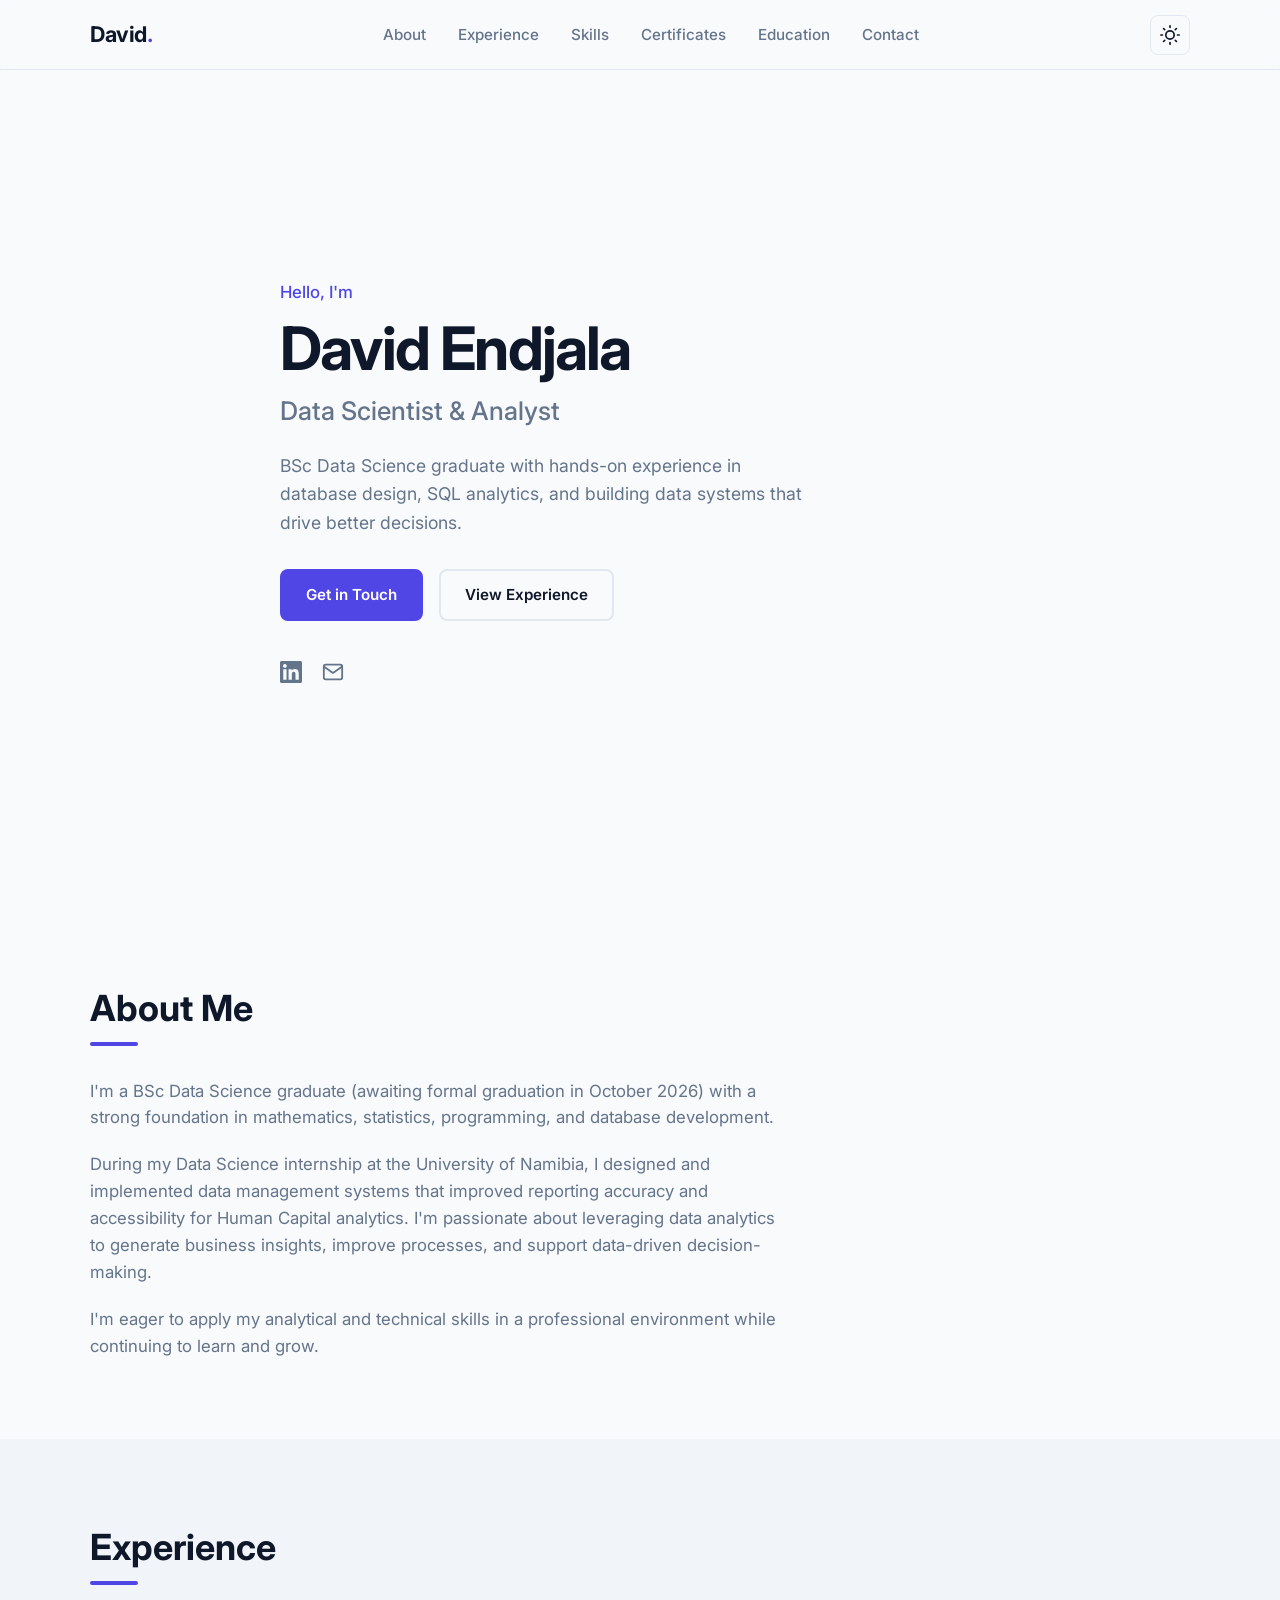
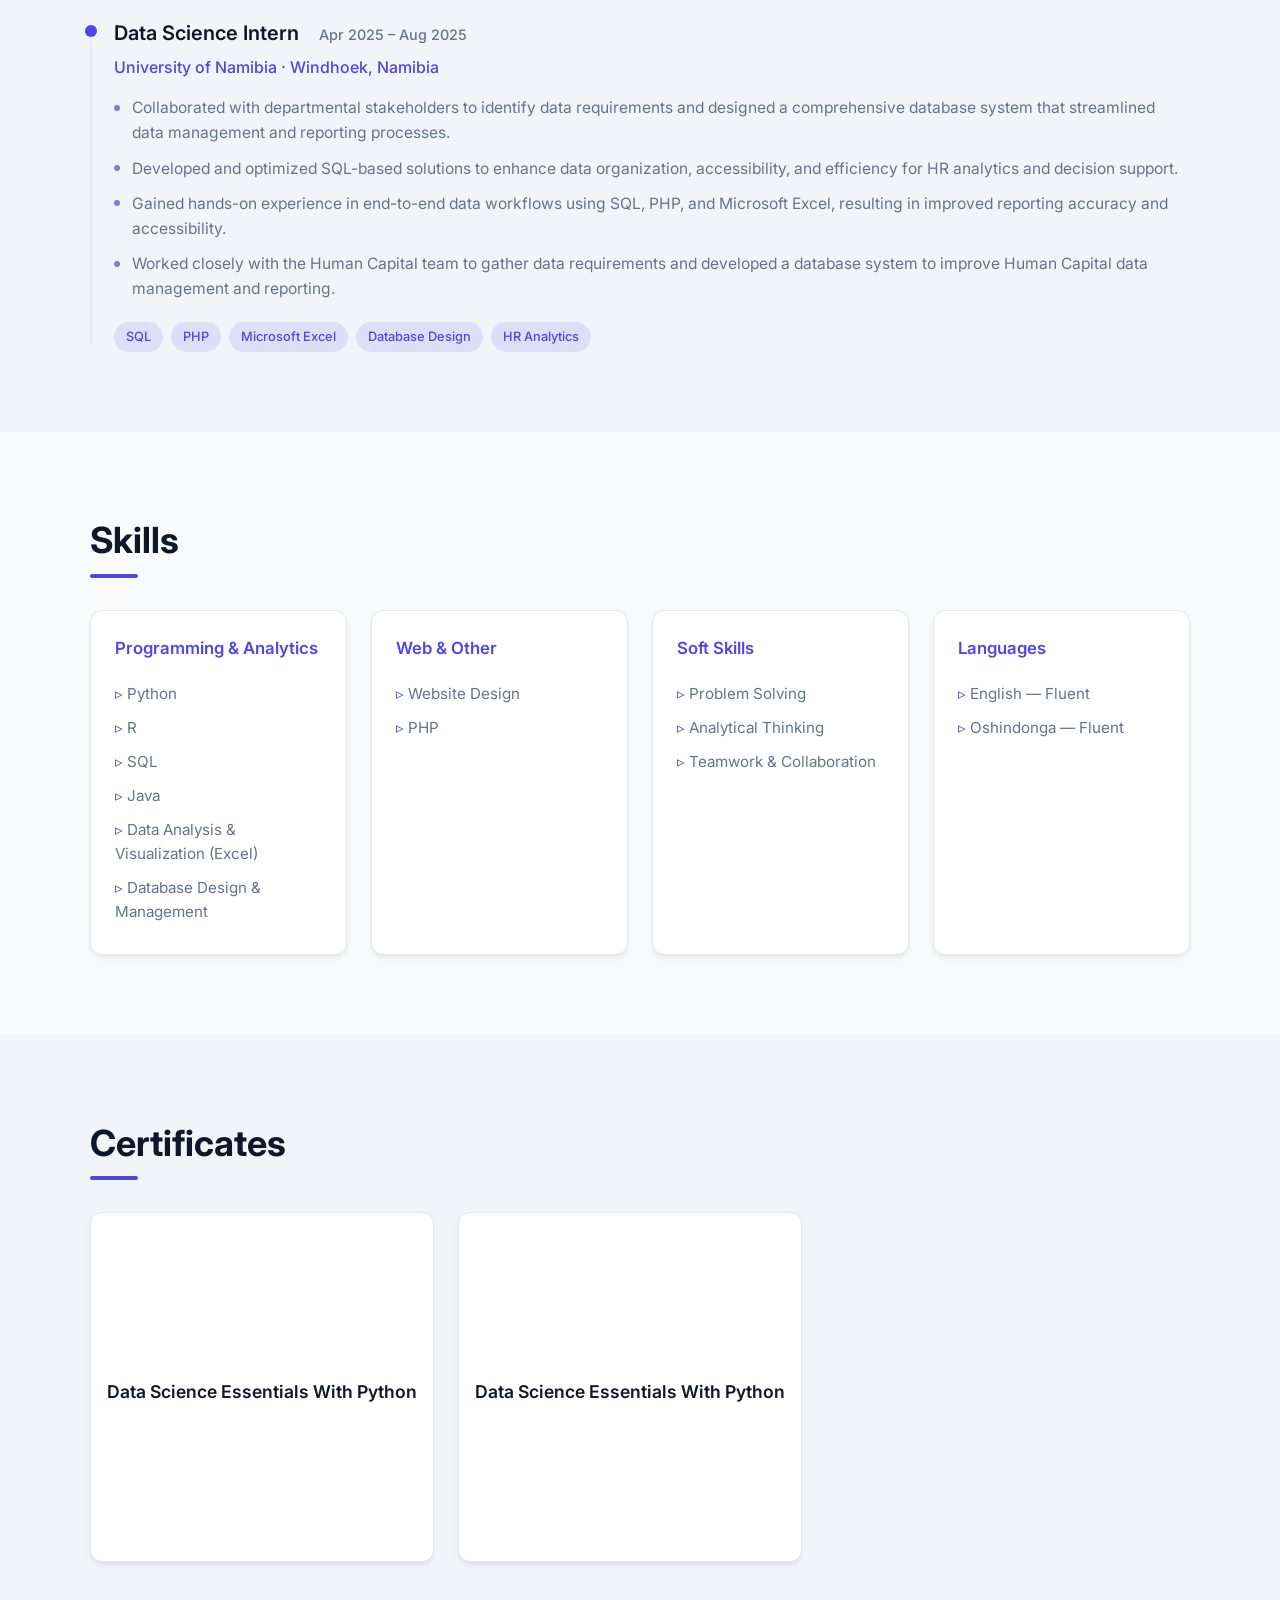
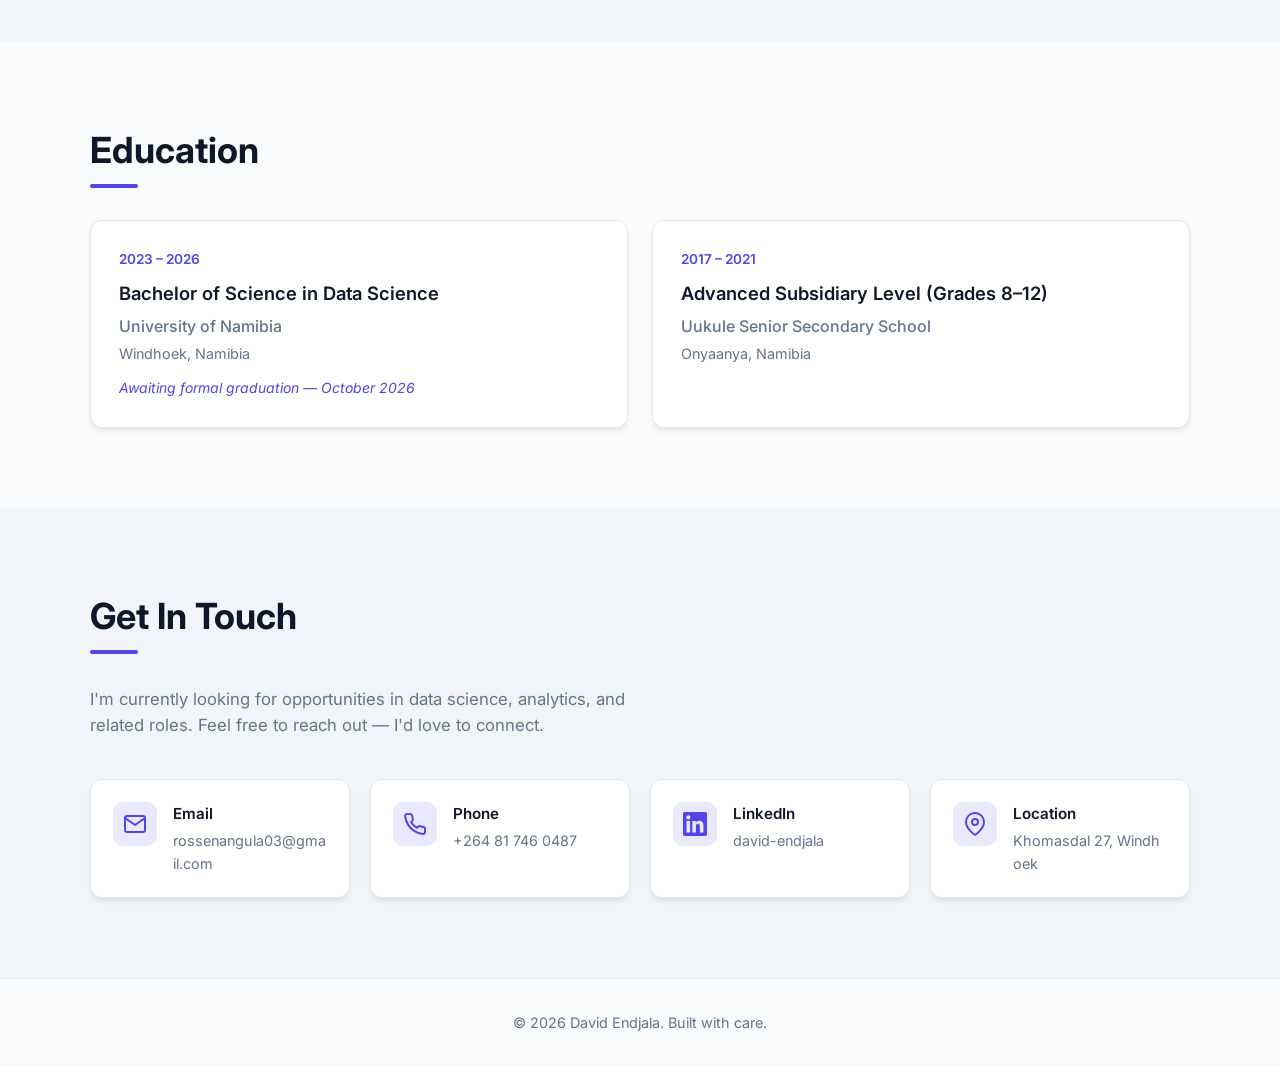
==== commit 636c69cb: "Update index.html" ====
--- a/index.html
+++ b/index.html
@@ -164,18 +164,24 @@
         <h2 class="section-title">Certificates</h2>
         <div class="certificates-grid">
           <article class="cert-card cert-badge">
-
-  <!-- Credly Badge -->
-  <div data-iframe-width="150" 
-       data-iframe-height="270"
-       data-share-badge-id="454959c4-8d32-4642-94a5-1c9703dfafe5"
-       data-share-badge-host="https://www.credly.com">
-  </div>
-
-  <!-- Certificate title BELOW the badge -->
-  <h3>Data Science Essentials With Python</h3>
-
-</article>
+            <div data-iframe-width="150" 
+              data-iframe-height="270"
+              data-share-badge-id="9b3ae105-5d20-4cab-83e8-40bf994bdd90"
+              data-share-badge-host="https://www.credly.com">
+              
+              </div>
+            <h3>Data Science Essentials With Python</h3>
+          </article>
+          <article class="cert-card cert-badge">
+            <!-- Credly Badge -->
+            <div data-iframe-width="150" 
+              data-iframe-height="270"
+              data-share-badge-id="454959c4-8d32-4642-94a5-1c9703dfafe5"
+              data-share-badge-host="https://www.credly.com">
+              
+              </div>
+            <h3>Data Science Essentials With Python</h3>
+          </article>
         </div>
       </div>
     </section>
@@ -260,5 +266,6 @@
 
   <script src="script.js"></script>
   <script type="text/javascript" async src="//cdn.credly.com/assets/utilities/embed.js"></script>
+  <script type="text/javascript" async src="//cdn.credly.com/assets/utilities/embed.js"></script>
 </body>
 </html>
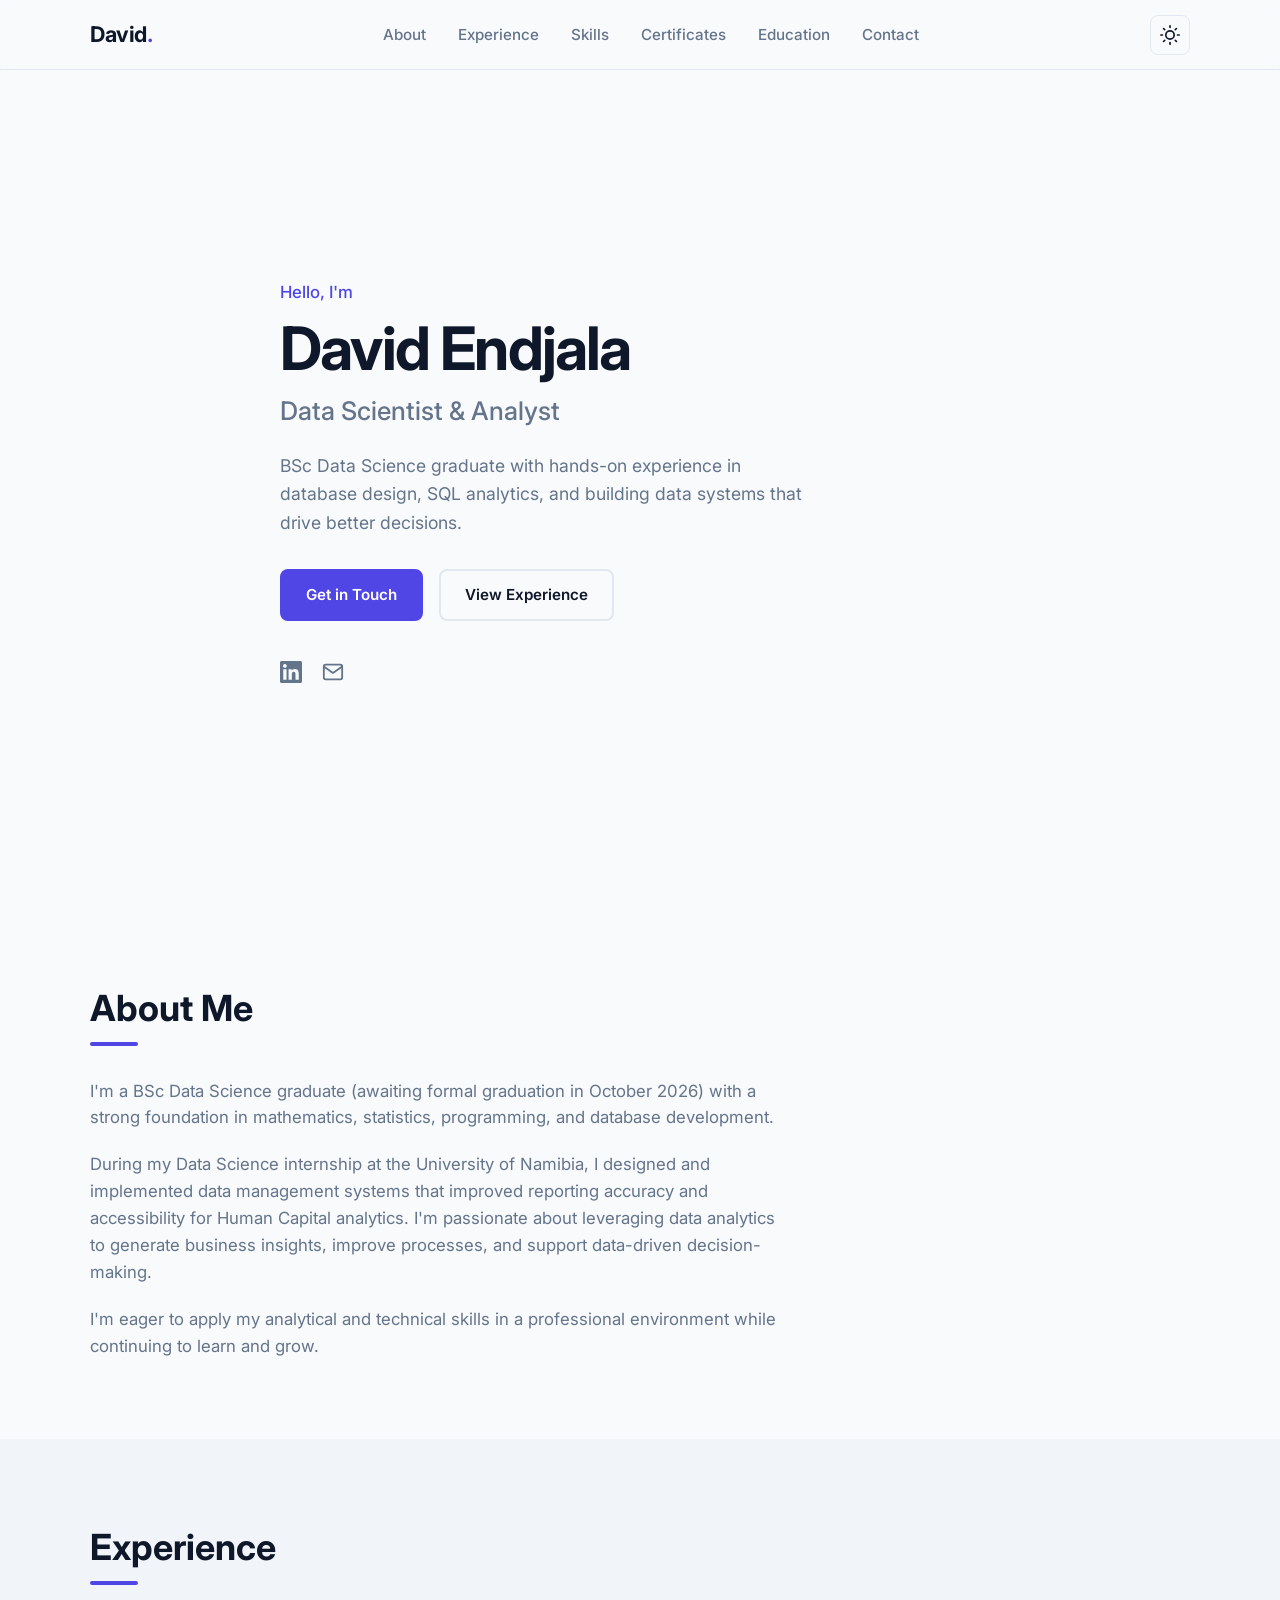
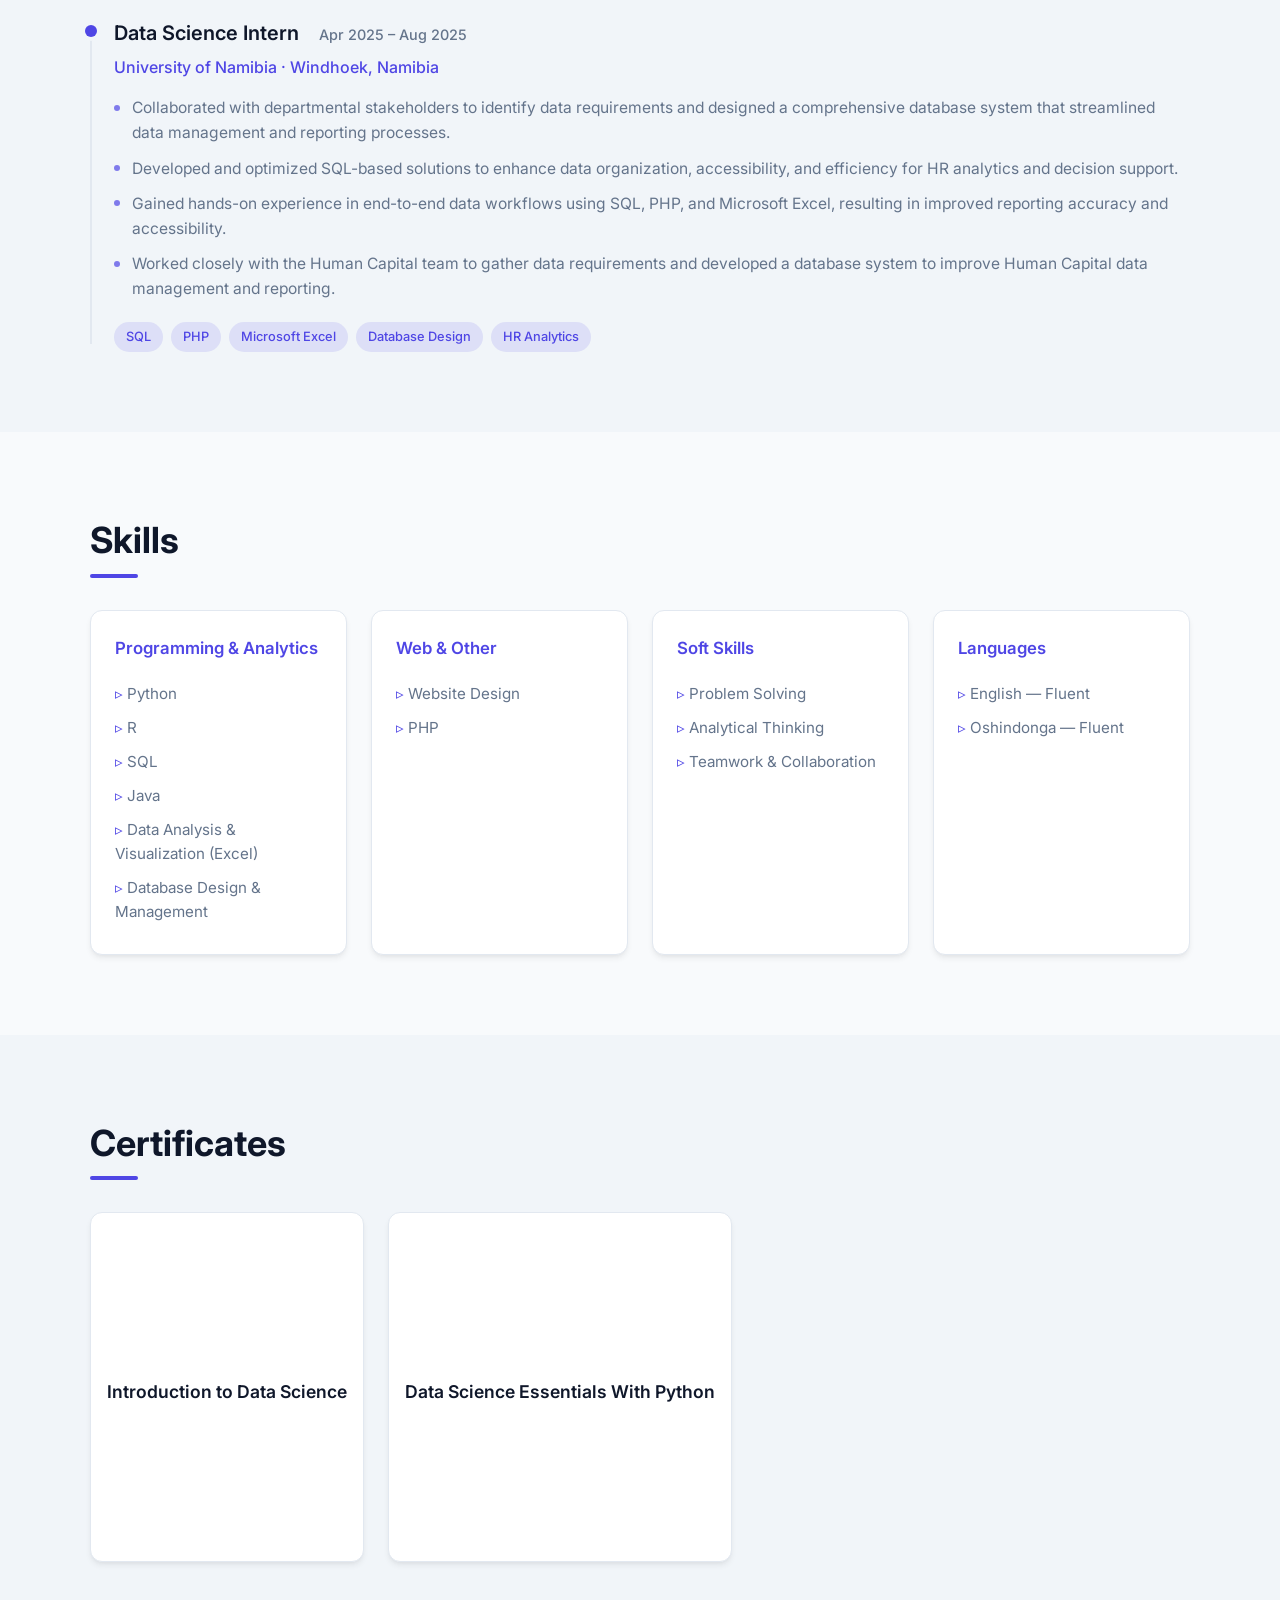
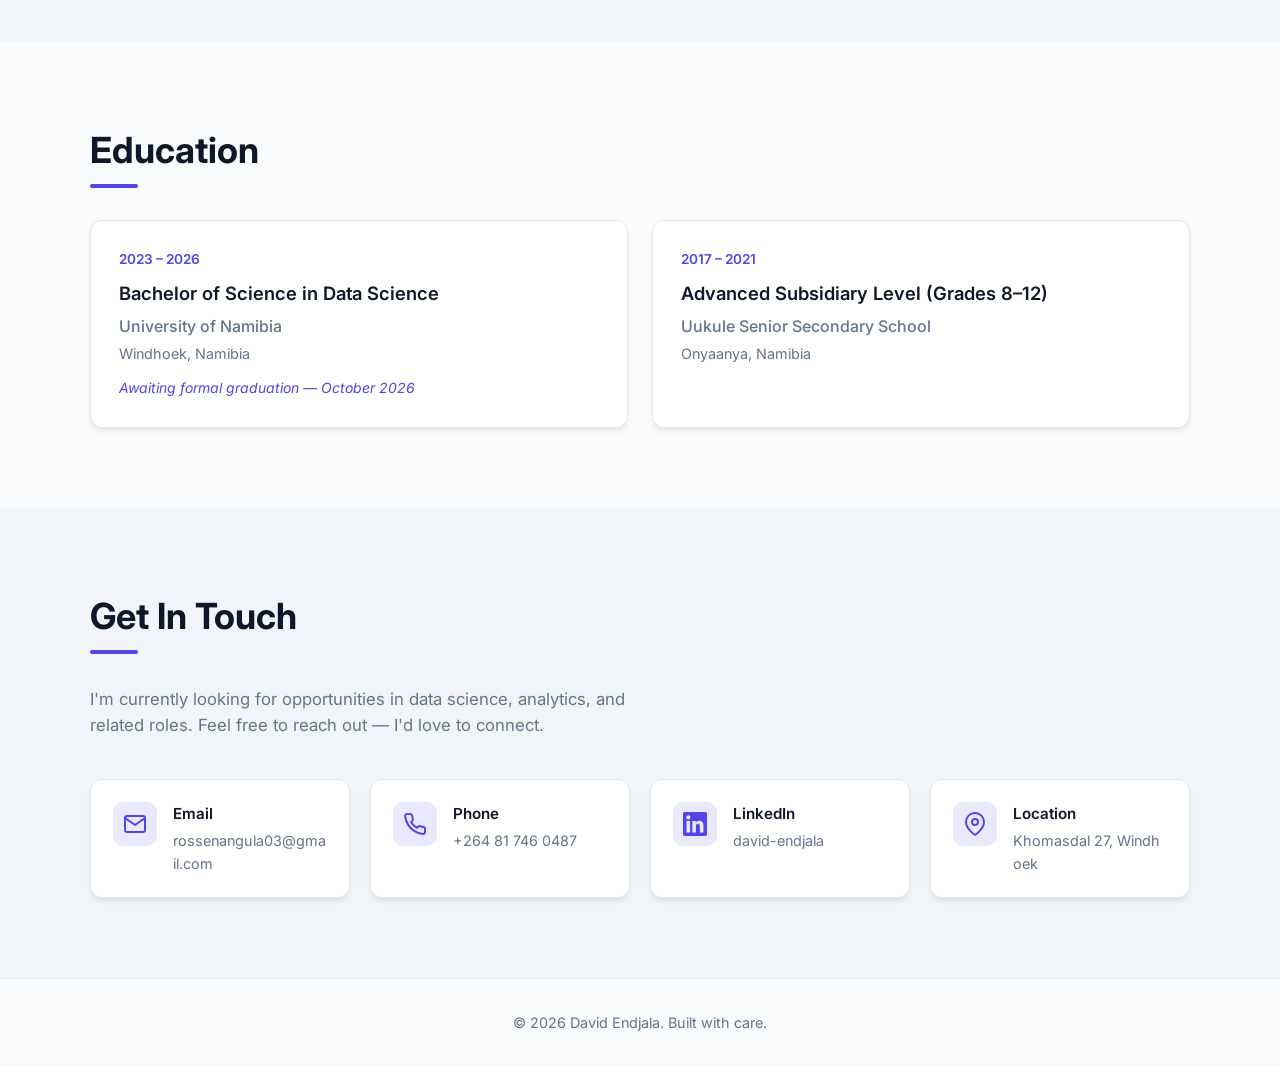
==== commit 2a0443ef: "Update index.html" ====
--- a/index.html
+++ b/index.html
@@ -170,7 +170,7 @@
               data-share-badge-host="https://www.credly.com">
               
               </div>
-            <h3>Data Science Essentials With Python</h3>
+            <h3>Introduction to Data Science</h3>
           </article>
           <article class="cert-card cert-badge">
             <!-- Credly Badge -->
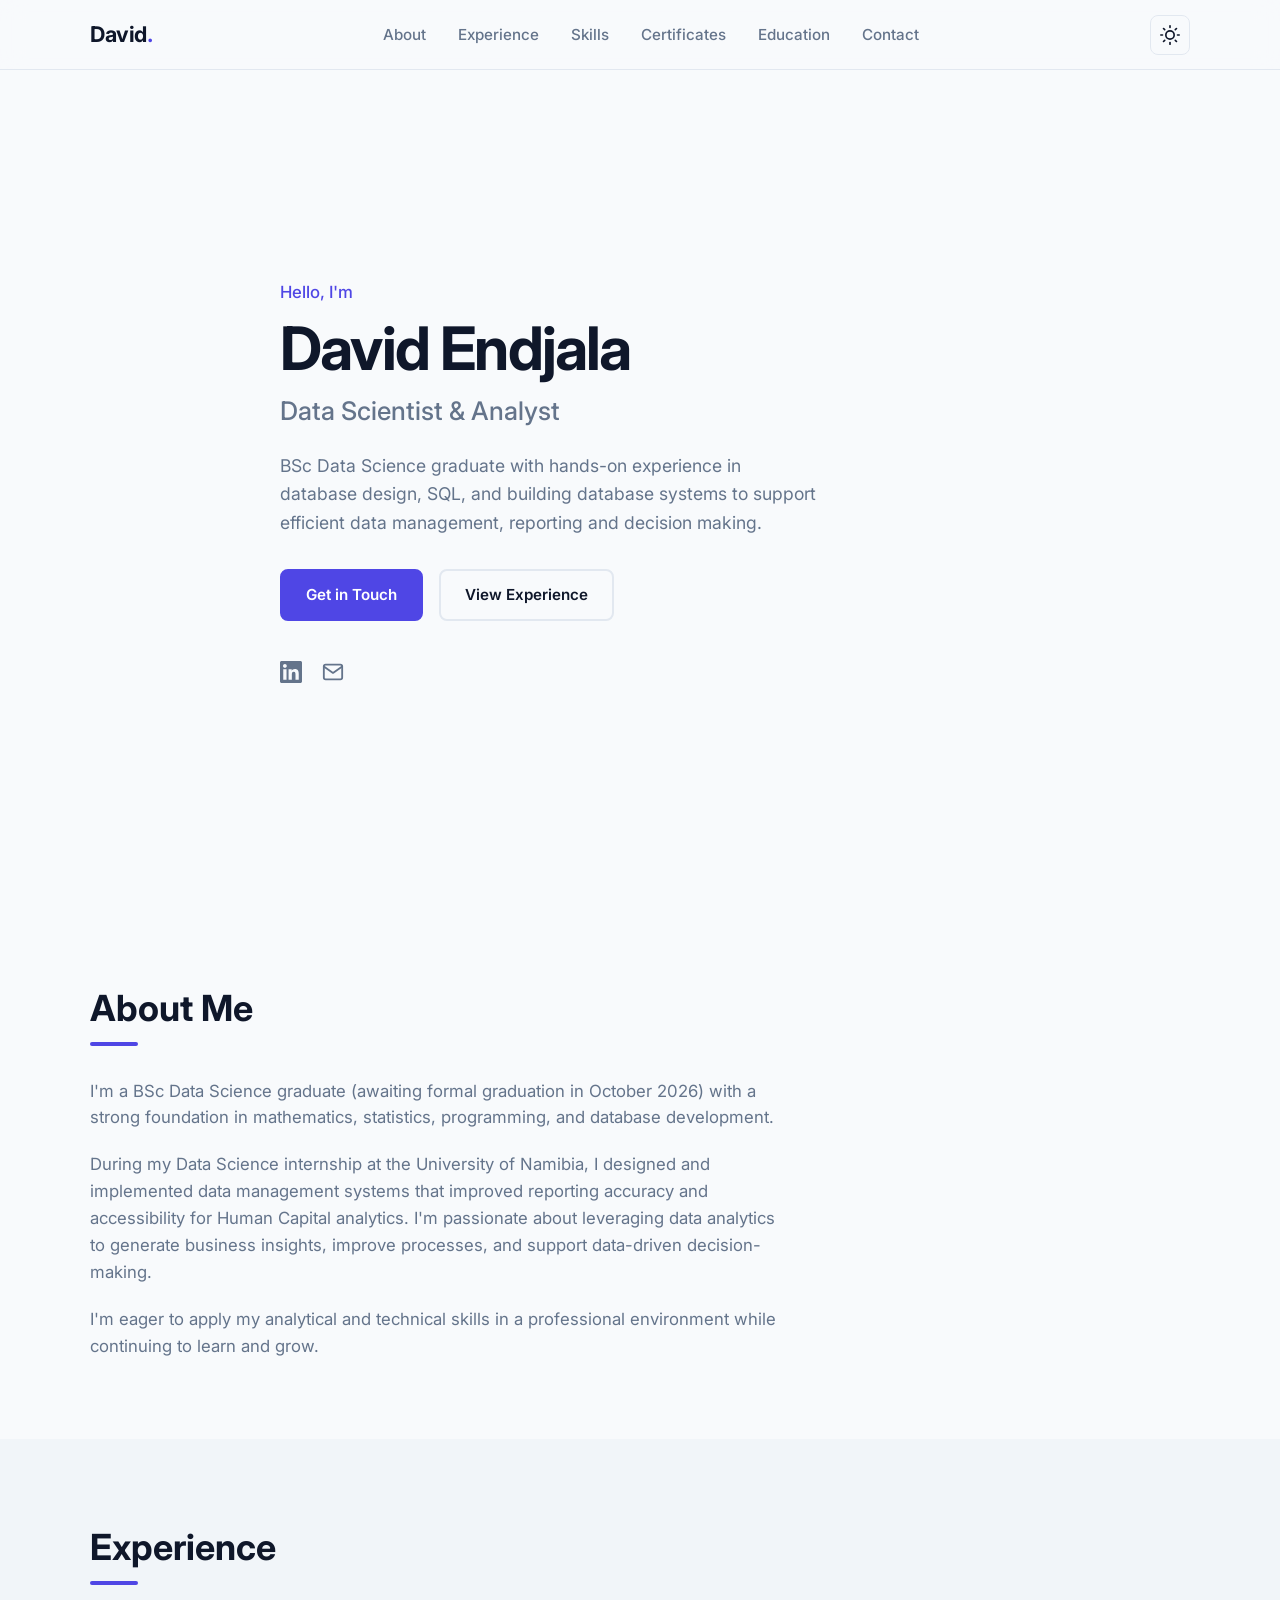
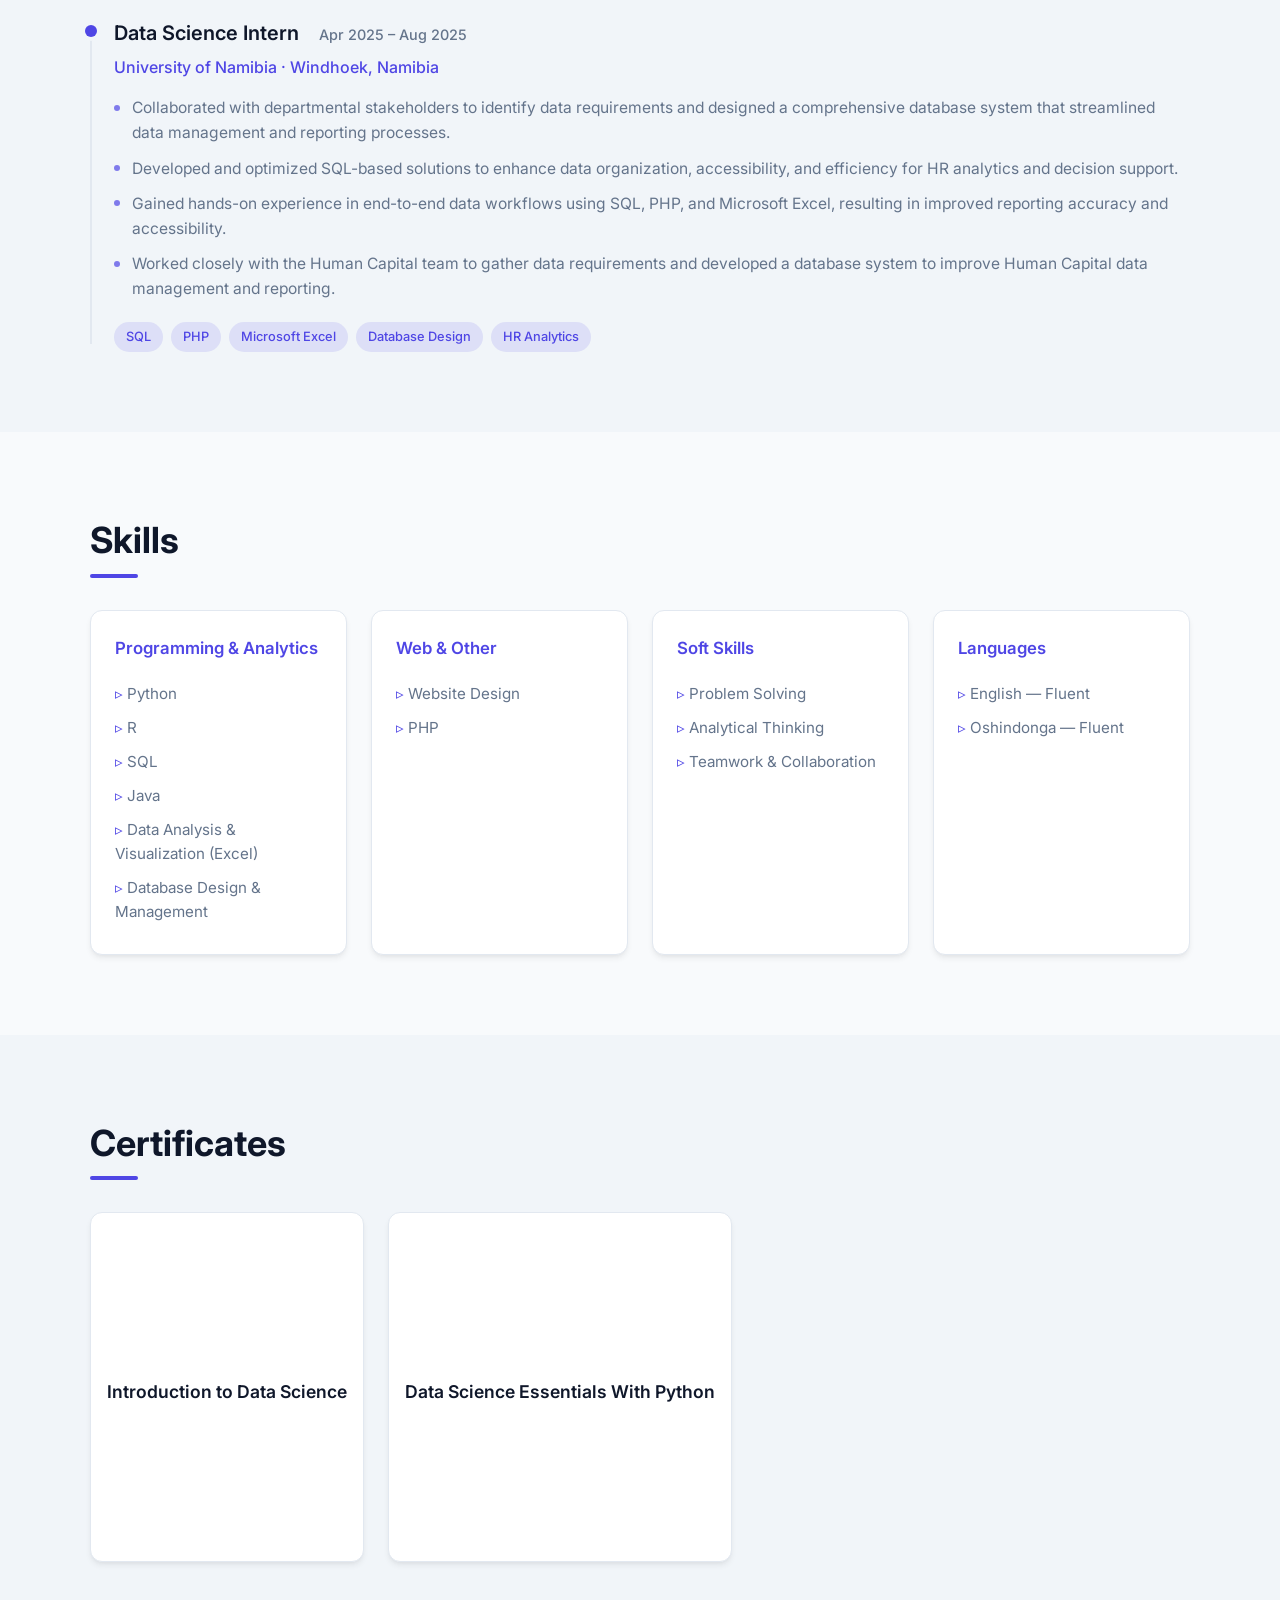
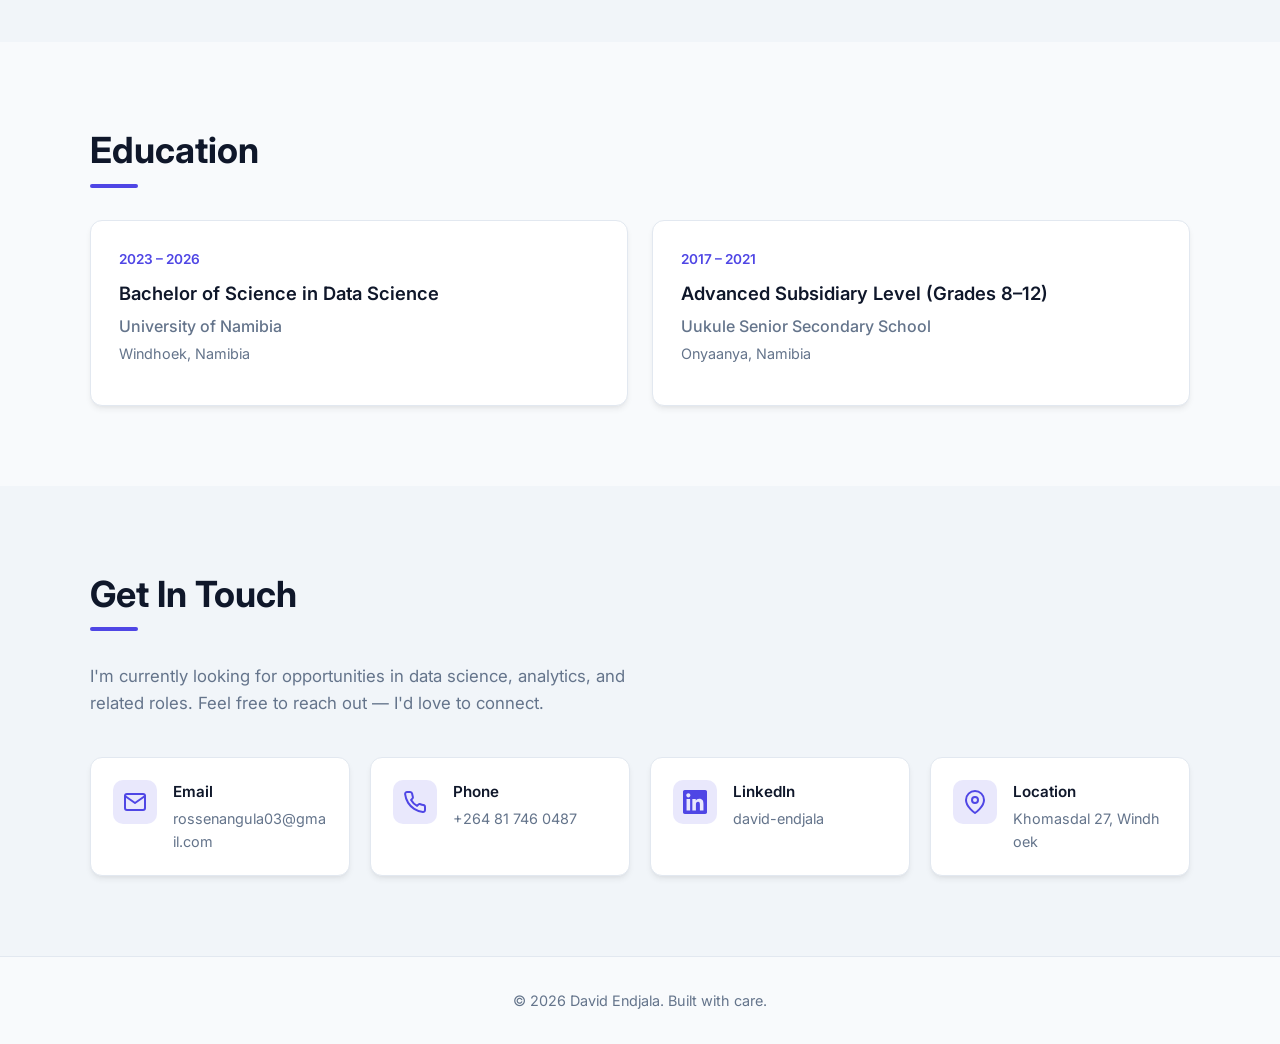
==== commit 3231bad4: "Update print statement from 'Hello' to 'Goodbye'" ====
--- a/index.html
+++ b/index.html
@@ -1,6 +1,17 @@
 <!DOCTYPE html>
 <html lang="en">
 <head>
+
+<!-- Google tag (gtag.js) -->
+<script async src="https://www.googletagmanager.com/gtag/js?id=G-XKP58PV9E0"></script>
+<script>
+  window.dataLayer = window.dataLayer || [];
+  function gtag(){dataLayer.push(arguments);}
+  gtag('js', new Date());
+
+  gtag('config', 'G-XKP58PV9E0');
+</script>
+  
   <meta charset="UTF-8">
   <meta name="viewport" content="width=device-width, initial-scale=1.0">
   <meta name="description" content="David Endjala — Data Science Portfolio. BSc Data Science graduate specializing in analytics, databases, and data-driven decision making.">
@@ -44,7 +55,7 @@
         <p class="hero-title">Data Scientist & Analyst</p>
         <p class="hero-subtitle">
           BSc Data Science graduate with hands-on experience in database design, 
-          SQL analytics, and building data systems that drive better decisions.
+          SQL, and building database systems to support efficient data management, reporting and decision making.
         </p>
         <div class="hero-cta">
           <a href="#contact" class="btn btn-primary">Get in Touch</a>
@@ -196,7 +207,7 @@
             <h3>Bachelor of Science in Data Science</h3>
             <p class="edu-school">University of Namibia</p>
             <p class="edu-location">Windhoek, Namibia</p>
-            <p class="edu-note">Awaiting formal graduation — October 2026</p>
+            
           </article>
           <article class="edu-card">
             <div class="edu-year">2017 – 2021</div>
